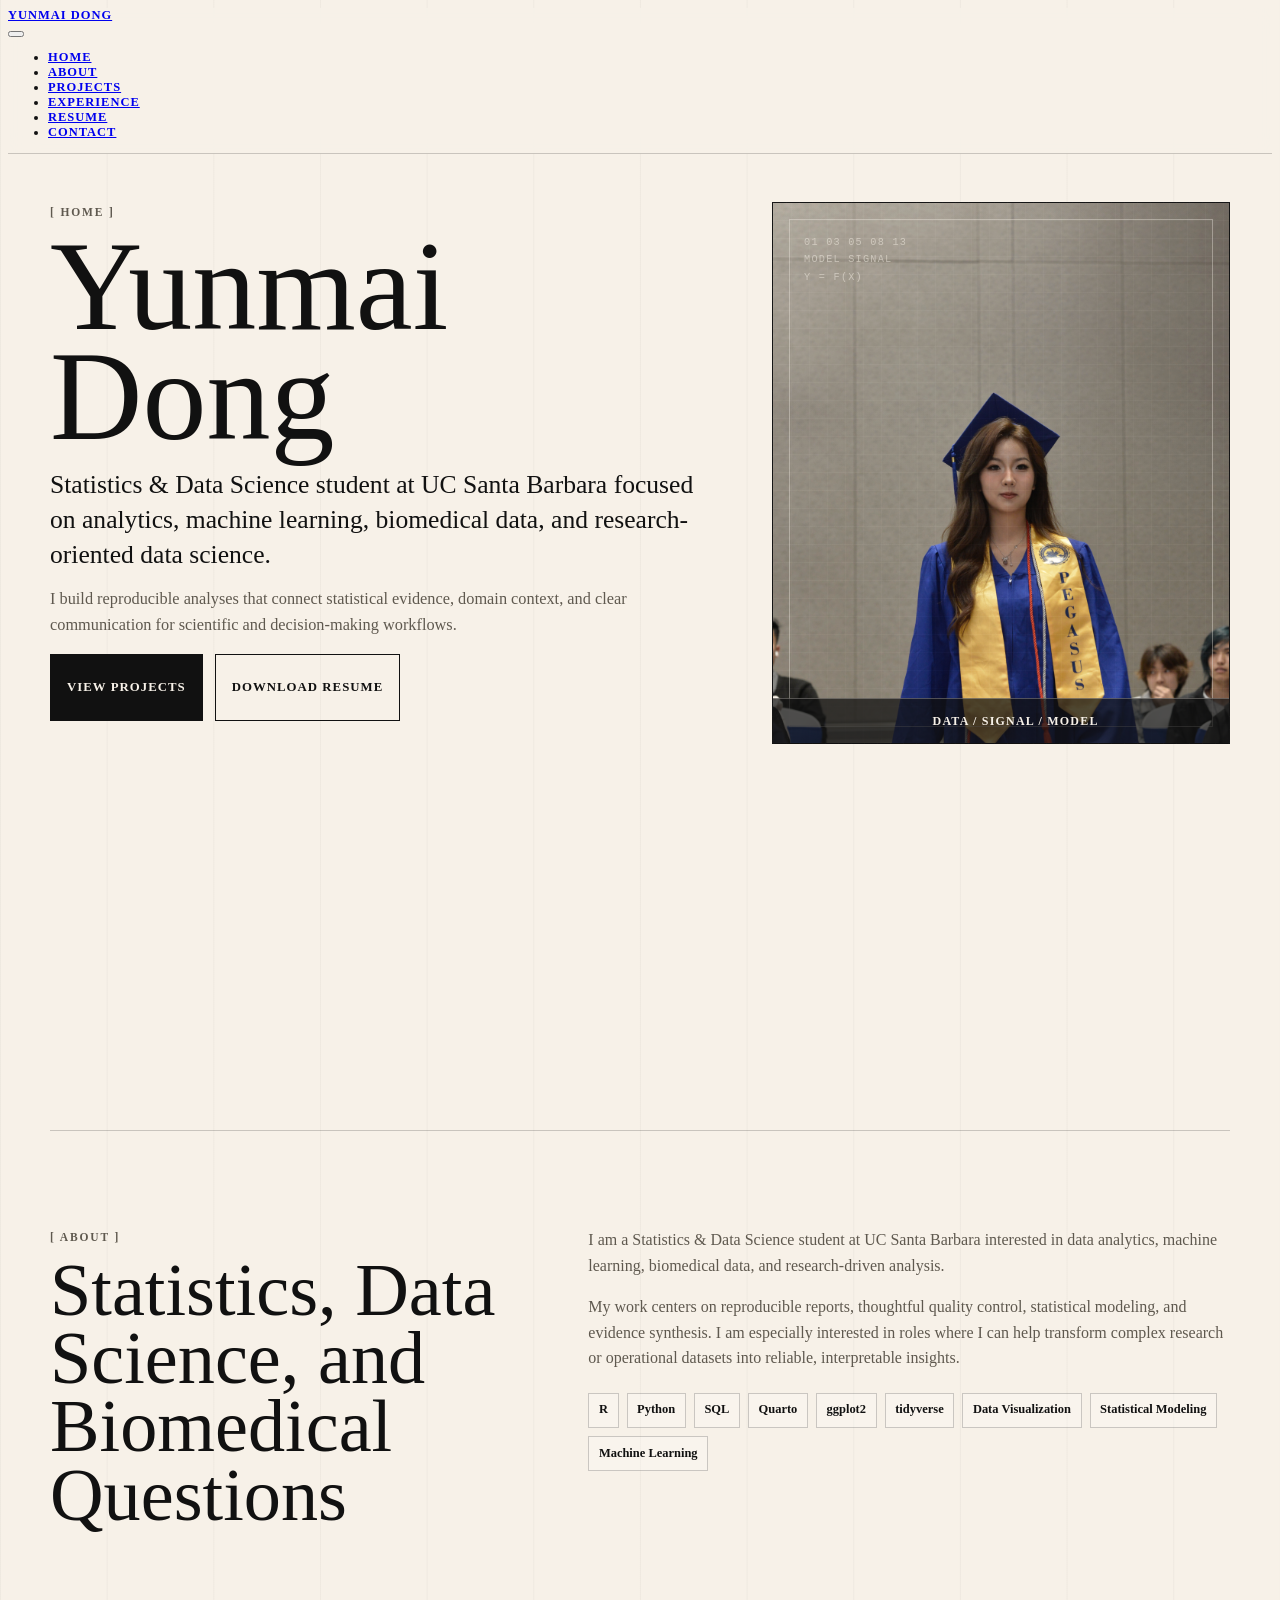
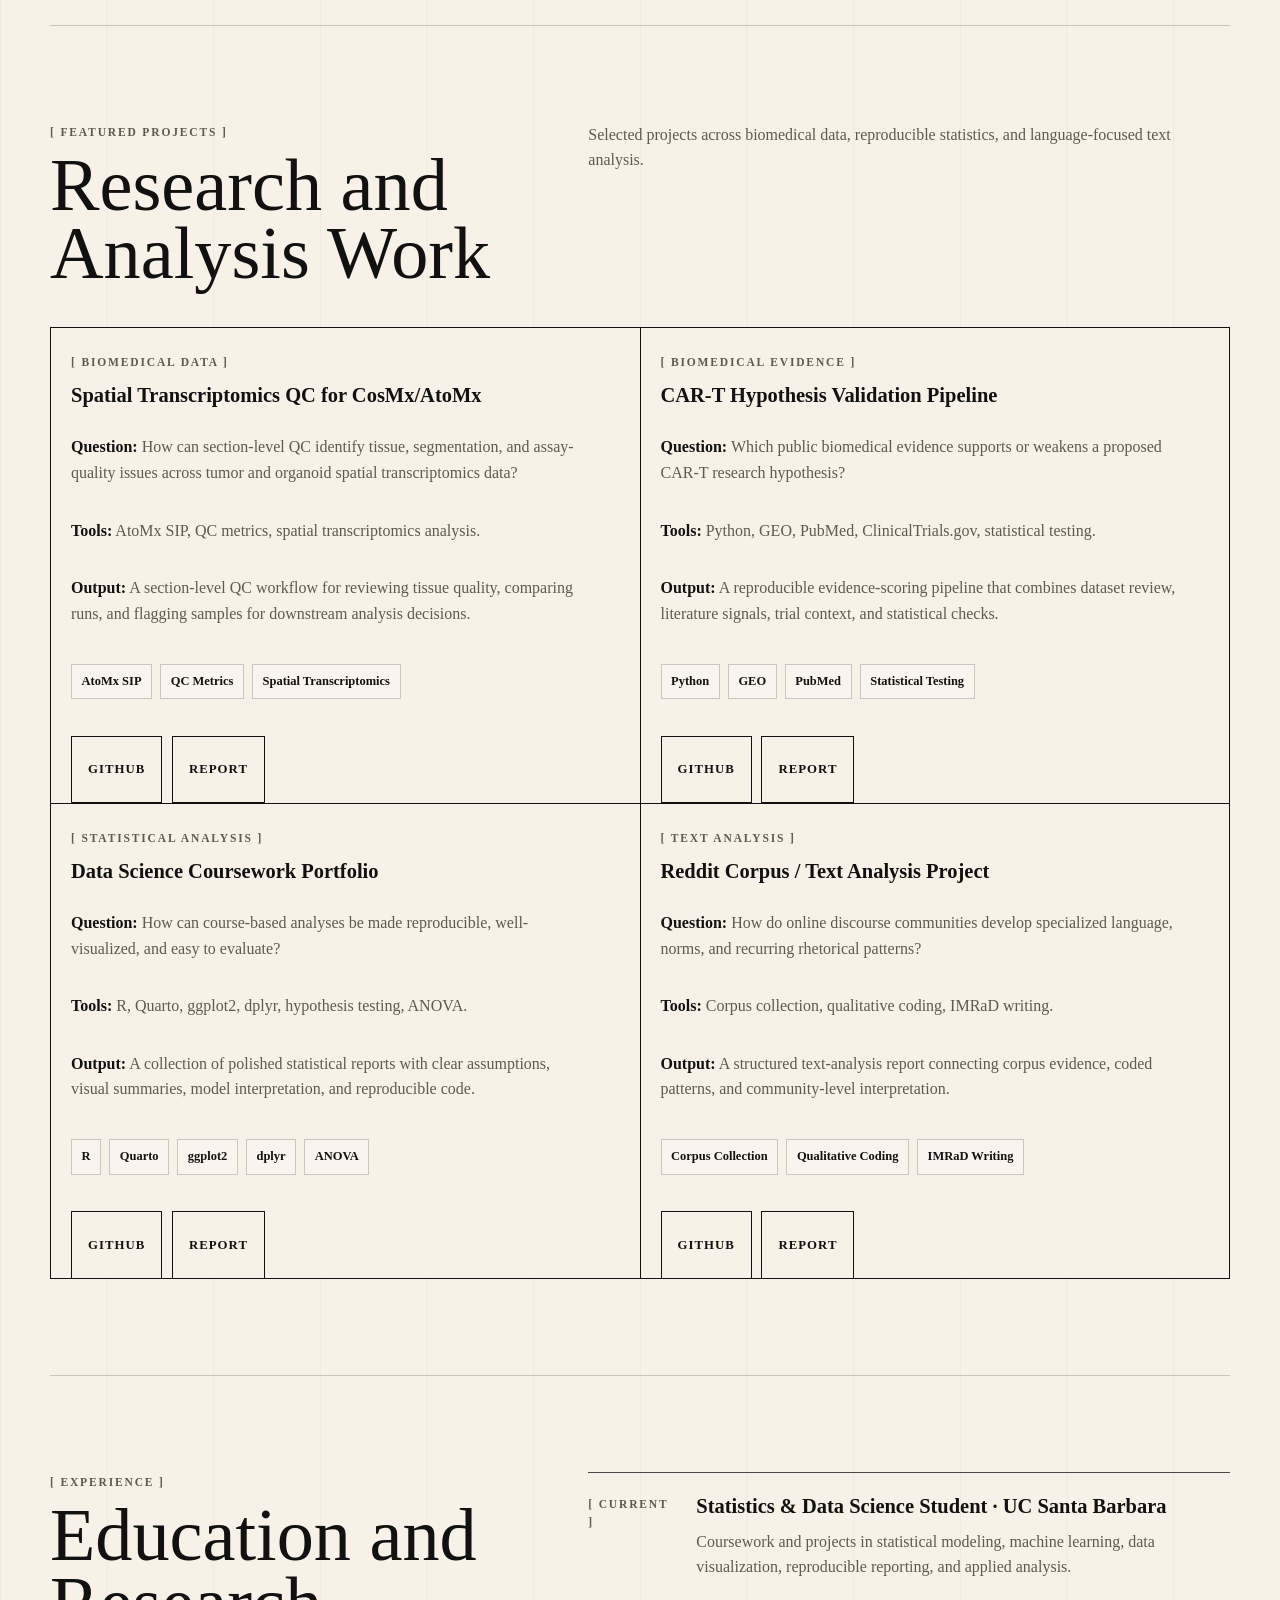
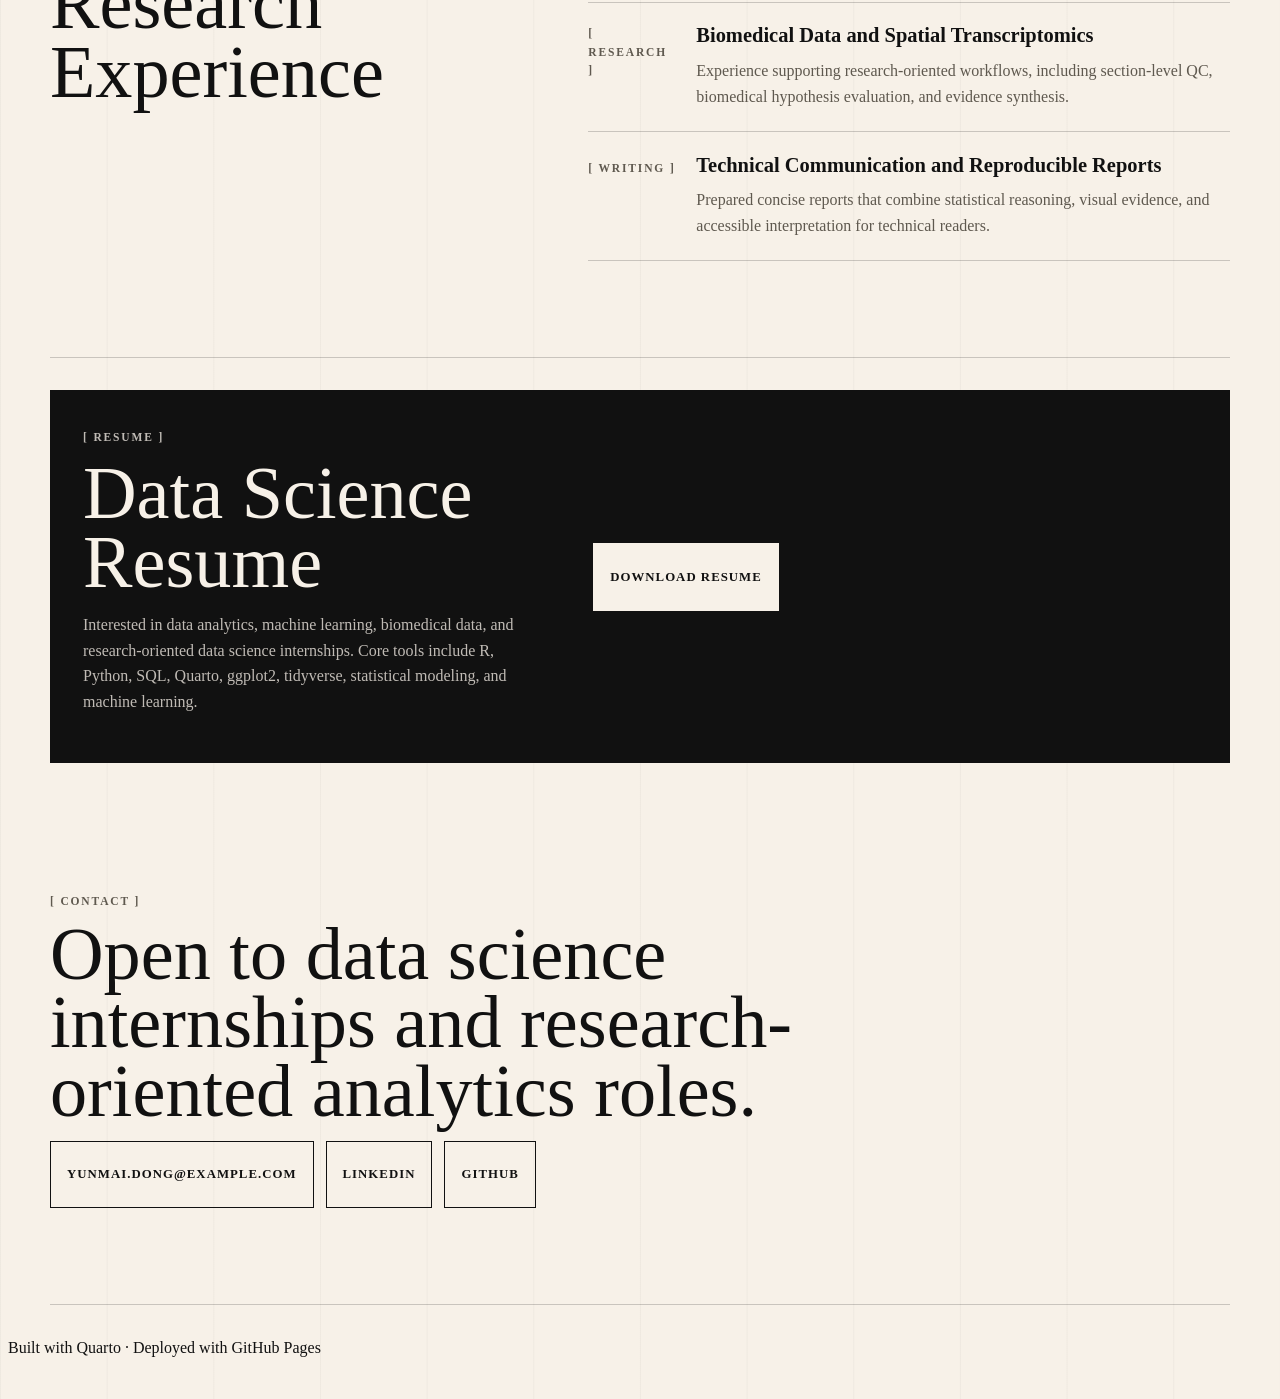
==== docs/index.html @ 8f9cd111 "Initial portfolio website" ====
<!DOCTYPE html>
<html xmlns="http://www.w3.org/1999/xhtml" lang="en" xml:lang="en"><head>

<meta charset="utf-8">
<meta name="generator" content="quarto-1.8.25">

<meta name="viewport" content="width=device-width, initial-scale=1.0, user-scalable=yes">


<title>Yunmai Dong</title>
<style>
code{white-space: pre-wrap;}
span.smallcaps{font-variant: small-caps;}
div.columns{display: flex; gap: min(4vw, 1.5em);}
div.column{flex: auto; overflow-x: auto;}
div.hanging-indent{margin-left: 1.5em; text-indent: -1.5em;}
ul.task-list{list-style: none;}
ul.task-list li input[type="checkbox"] {
  width: 0.8em;
  margin: 0 0.8em 0.2em -1em; /* quarto-specific, see https://github.com/quarto-dev/quarto-cli/issues/4556 */ 
  vertical-align: middle;
}
</style>


<script src="site_libs/quarto-nav/quarto-nav.js"></script>
<script src="site_libs/clipboard/clipboard.min.js"></script>
<script src="site_libs/quarto-search/autocomplete.umd.js"></script>
<script src="site_libs/quarto-search/fuse.min.js"></script>
<script src="site_libs/quarto-search/quarto-search.js"></script>
<meta name="quarto:offset" content="./">
<script src="site_libs/quarto-html/quarto.js" type="module"></script>
<script src="site_libs/quarto-html/tabsets/tabsets.js" type="module"></script>
<script src="site_libs/quarto-html/axe/axe-check.js" type="module"></script>
<script src="site_libs/quarto-html/popper.min.js"></script>
<script src="site_libs/quarto-html/tippy.umd.min.js"></script>
<link href="site_libs/quarto-html/tippy.css" rel="stylesheet">
<link href="site_libs/quarto-html/quarto-syntax-highlighting-7b89279ff1a6dce999919e0e67d4d9ec.css" rel="stylesheet" id="quarto-text-highlighting-styles">
<script src="site_libs/bootstrap/bootstrap.min.js"></script>
<link href="site_libs/bootstrap/bootstrap-icons.css" rel="stylesheet">
<link href="site_libs/bootstrap/bootstrap-5b4ad623e5705c0698d39aec6f10cf02.min.css" rel="stylesheet" append-hash="true" id="quarto-bootstrap" data-mode="light">
<script id="quarto-search-options" type="application/json">{
  "location": "navbar",
  "copy-button": false,
  "collapse-after": 3,
  "panel-placement": "end",
  "type": "overlay",
  "limit": 50,
  "keyboard-shortcut": [
    "f",
    "/",
    "s"
  ],
  "show-item-context": false,
  "language": {
    "search-no-results-text": "No results",
    "search-matching-documents-text": "matching documents",
    "search-copy-link-title": "Copy link to search",
    "search-hide-matches-text": "Hide additional matches",
    "search-more-match-text": "more match in this document",
    "search-more-matches-text": "more matches in this document",
    "search-clear-button-title": "Clear",
    "search-text-placeholder": "",
    "search-detached-cancel-button-title": "Cancel",
    "search-submit-button-title": "Submit",
    "search-label": "Search"
  }
}</script>
<style>html{ scroll-behavior: smooth; }</style>


<link rel="stylesheet" href="styles.css">
</head>

<body class="nav-fixed quarto-light">

<div id="quarto-search-results"></div>
  <header id="quarto-header" class="headroom fixed-top">
    <nav class="navbar navbar-expand-lg " data-bs-theme="dark">
      <div class="navbar-container container-fluid">
      <div class="navbar-brand-container mx-auto">
    <a href="./index.html" class="navbar-brand navbar-brand-logo">
    </a>
    <a class="navbar-brand" href="./index.html">
    <span class="navbar-title">Yunmai Dong</span>
    </a>
  </div>
            <div id="quarto-search" class="" title="Search"></div>
          <button class="navbar-toggler" type="button" data-bs-toggle="collapse" data-bs-target="#navbarCollapse" aria-controls="navbarCollapse" role="menu" aria-expanded="false" aria-label="Toggle navigation" onclick="if (window.quartoToggleHeadroom) { window.quartoToggleHeadroom(); }">
  <span class="navbar-toggler-icon"></span>
</button>
          <div class="collapse navbar-collapse" id="navbarCollapse">
            <ul class="navbar-nav navbar-nav-scroll me-auto">
  <li class="nav-item">
    <a class="nav-link" href="./#home"> 
<span class="menu-text">Home</span></a>
  </li>  
  <li class="nav-item">
    <a class="nav-link" href="./#about"> 
<span class="menu-text">About</span></a>
  </li>  
  <li class="nav-item">
    <a class="nav-link" href="./#projects"> 
<span class="menu-text">Projects</span></a>
  </li>  
  <li class="nav-item">
    <a class="nav-link" href="./#experience"> 
<span class="menu-text">Experience</span></a>
  </li>  
  <li class="nav-item">
    <a class="nav-link" href="./#resume"> 
<span class="menu-text">Resume</span></a>
  </li>  
  <li class="nav-item">
    <a class="nav-link" href="./#contact"> 
<span class="menu-text">Contact</span></a>
  </li>  
</ul>
          </div> <!-- /navcollapse -->
            <div class="quarto-navbar-tools">
</div>
      </div> <!-- /container-fluid -->
    </nav>
</header>
<!-- content -->
<div id="quarto-content" class="quarto-container page-columns page-rows-contents page-layout-full page-navbar">
<!-- sidebar -->
<!-- margin-sidebar -->
    
<!-- main -->
<main class="content column-page" id="quarto-document-content">

<header id="title-block-header" class="quarto-title-block default">
<div class="quarto-title">
<h1 class="title">Yunmai Dong</h1>
<p class="subtitle lead">Data Science Portfolio</p>
</div>



<div class="quarto-title-meta column-page">

    
  
    
  </div>
  


</header>


<div class="site-shell">
<div id="home" class="hero wire-section">
<div class="hero-copy">
<p><span class="section-label">Home</span></p>
<section id="yunmai-dong" class="level1">
<h1>Yunmai Dong</h1>
<p><span class="positioning">Statistics &amp; Data Science student at UC Santa Barbara focused on analytics, machine learning, biomedical data, and research-oriented data science.</span></p>
<p><span class="quick-summary">I build reproducible analyses that connect statistical evidence, domain context, and clear communication for scientific and decision-making workflows.</span></p>
<div class="button-row">
<p><a href="#projects" class="button-primary">View Projects</a> <a href="#resume" class="button-secondary">Download Resume</a></p>
</div>
</section>
</div>
<div class="portrait-wireframe" aria-label="Portrait of Yunmai Dong">
<p><img class="portrait-image" src="assets/profile.jpg" alt="Portrait of Yunmai Dong" onload="this.closest('.portrait-wireframe').classList.add('has-image');" onerror="this.classList.add('is-missing'); this.closest('.portrait-wireframe').classList.remove('has-image'); this.removeAttribute('src');"></p>
<div class="portrait-fallback" aria-hidden="true">
<p><span class="portrait-initials">YD</span></p>
</div>
<p><span class="portrait-caption">DATA / SIGNAL / MODEL</span></p>
</div>
</div>
<div id="about" class="wire-section split-section">
<div class="section-intro">
<p><span class="section-label">About</span></p>
<section id="statistics-data-science-and-biomedical-questions" class="level2">
<h2 data-anchor-id="statistics-data-science-and-biomedical-questions">Statistics, Data Science, and Biomedical Questions</h2>
</section>
</div>
<div class="section-body">
<p>I am a Statistics &amp; Data Science student at UC Santa Barbara interested in data analytics, machine learning, biomedical data, and research-driven analysis.</p>
<p>My work centers on reproducible reports, thoughtful quality control, statistical modeling, and evidence synthesis. I am especially interested in roles where I can help transform complex research or operational datasets into reliable, interpretable insights.</p>
<div class="tag-list" aria-label="Skill tags">
<p><span class="tag">R</span></p>
<p><span class="tag">Python</span></p>
<p><span class="tag">SQL</span></p>
<p><span class="tag">Quarto</span></p>
<p><span class="tag">ggplot2</span></p>
<p><span class="tag">tidyverse</span></p>
<p><span class="tag">Data Visualization</span></p>
<p><span class="tag">Statistical Modeling</span></p>
<p><span class="tag">Machine Learning</span></p>
</div>
</div>
</div>
<div id="projects" class="wire-section">
<div class="section-header">
<div>
<p><span class="section-label">Featured Projects</span></p>
<section id="research-and-analysis-work" class="level2">
<h2 data-anchor-id="research-and-analysis-work">Research and Analysis Work</h2>
</section>
</div>
<p>Selected projects across biomedical data, reproducible statistics, and language-focused text analysis.</p>
</div>
<div class="project-grid">
<div class="project-card">
<p><span class="card-label">Biomedical Data</span></p>
<section id="spatial-transcriptomics-qc-for-cosmxatomx" class="level3">
<h3 data-anchor-id="spatial-transcriptomics-qc-for-cosmxatomx">Spatial Transcriptomics QC for CosMx/AtoMx</h3>
<p><strong>Question:</strong> How can section-level QC identify tissue, segmentation, and assay-quality issues across tumor and organoid spatial transcriptomics data?</p>
<p><strong>Tools:</strong> AtoMx SIP, QC metrics, spatial transcriptomics analysis.</p>
<p><strong>Output:</strong> A section-level QC workflow for reviewing tissue quality, comparing runs, and flagging samples for downstream analysis decisions.</p>
<div class="metadata-row">
<p><span class="tag">AtoMx SIP</span></p>
<p><span class="tag">QC Metrics</span></p>
<p><span class="tag">Spatial Transcriptomics</span></p>
</div>
<p><a href="#">GitHub</a> <a href="#">Report</a></p>
</section>
</div>
<div class="project-card">
<p><span class="card-label">Biomedical Evidence</span></p>
<section id="car-t-hypothesis-validation-pipeline" class="level3">
<h3 data-anchor-id="car-t-hypothesis-validation-pipeline">CAR-T Hypothesis Validation Pipeline</h3>
<p><strong>Question:</strong> Which public biomedical evidence supports or weakens a proposed CAR-T research hypothesis?</p>
<p><strong>Tools:</strong> Python, GEO, PubMed, ClinicalTrials.gov, statistical testing.</p>
<p><strong>Output:</strong> A reproducible evidence-scoring pipeline that combines dataset review, literature signals, trial context, and statistical checks.</p>
<div class="metadata-row">
<p><span class="tag">Python</span></p>
<p><span class="tag">GEO</span></p>
<p><span class="tag">PubMed</span></p>
<p><span class="tag">Statistical Testing</span></p>
</div>
<p><a href="#">GitHub</a> <a href="#">Report</a></p>
</section>
</div>
<div class="project-card">
<p><span class="card-label">Statistical Analysis</span></p>
<section id="data-science-coursework-portfolio" class="level3">
<h3 data-anchor-id="data-science-coursework-portfolio">Data Science Coursework Portfolio</h3>
<p><strong>Question:</strong> How can course-based analyses be made reproducible, well-visualized, and easy to evaluate?</p>
<p><strong>Tools:</strong> R, Quarto, ggplot2, dplyr, hypothesis testing, ANOVA.</p>
<p><strong>Output:</strong> A collection of polished statistical reports with clear assumptions, visual summaries, model interpretation, and reproducible code.</p>
<div class="metadata-row">
<p><span class="tag">R</span></p>
<p><span class="tag">Quarto</span></p>
<p><span class="tag">ggplot2</span></p>
<p><span class="tag">dplyr</span></p>
<p><span class="tag">ANOVA</span></p>
</div>
<p><a href="#">GitHub</a> <a href="#">Report</a></p>
</section>
</div>
<div class="project-card optional-card">
<p><span class="card-label">Text Analysis</span></p>
<section id="reddit-corpus-text-analysis-project" class="level3">
<h3 data-anchor-id="reddit-corpus-text-analysis-project">Reddit Corpus / Text Analysis Project</h3>
<p><strong>Question:</strong> How do online discourse communities develop specialized language, norms, and recurring rhetorical patterns?</p>
<p><strong>Tools:</strong> Corpus collection, qualitative coding, IMRaD writing.</p>
<p><strong>Output:</strong> A structured text-analysis report connecting corpus evidence, coded patterns, and community-level interpretation.</p>
<div class="metadata-row">
<p><span class="tag">Corpus Collection</span></p>
<p><span class="tag">Qualitative Coding</span></p>
<p><span class="tag">IMRaD Writing</span></p>
</div>
<p><a href="#">GitHub</a> <a href="#">Report</a></p>
</section>
</div>
</div>
</div>
<div id="experience" class="wire-section split-section">
<div class="section-intro">
<p><span class="section-label">Experience</span></p>
<section id="education-and-research-experience" class="level2">
<h2 data-anchor-id="education-and-research-experience">Education and Research Experience</h2>
</section>
</div>
<div class="timeline">
<div class="timeline-item">
<p><span class="timeframe">Current</span></p>
<section id="statistics-data-science-student-uc-santa-barbara" class="level3">
<h3 data-anchor-id="statistics-data-science-student-uc-santa-barbara">Statistics &amp; Data Science Student · UC Santa Barbara</h3>
<p>Coursework and projects in statistical modeling, machine learning, data visualization, reproducible reporting, and applied analysis.</p>
</section>
</div>
<div class="timeline-item">
<p><span class="timeframe">Research</span></p>
<section id="biomedical-data-and-spatial-transcriptomics" class="level3">
<h3 data-anchor-id="biomedical-data-and-spatial-transcriptomics">Biomedical Data and Spatial Transcriptomics</h3>
<p>Experience supporting research-oriented workflows, including section-level QC, biomedical hypothesis evaluation, and evidence synthesis.</p>
</section>
</div>
<div class="timeline-item">
<p><span class="timeframe">Writing</span></p>
<section id="technical-communication-and-reproducible-reports" class="level3">
<h3 data-anchor-id="technical-communication-and-reproducible-reports">Technical Communication and Reproducible Reports</h3>
<p>Prepared concise reports that combine statistical reasoning, visual evidence, and accessible interpretation for technical readers.</p>
</section>
</div>
</div>
</div>
<div id="resume" class="wire-section resume-band">
<div>
<p><span class="section-label">Resume</span></p>
<section id="data-science-resume" class="level2">
<h2 data-anchor-id="data-science-resume">Data Science Resume</h2>
<p>Interested in data analytics, machine learning, biomedical data, and research-oriented data science internships. Core tools include R, Python, SQL, Quarto, ggplot2, tidyverse, statistical modeling, and machine learning.</p>
</section>
</div>
<p><a href="assets/resume.pdf" class="button-primary">Download Resume</a></p>
</div>
<div id="contact" class="wire-section contact-section">
<p><span class="section-label">Contact</span></p>
<section id="open-to-data-science-internships-and-research-oriented-analytics-roles." class="level2">
<h2 data-anchor-id="open-to-data-science-internships-and-research-oriented-analytics-roles.">Open to data science internships and research-oriented analytics roles.</h2>
<div class="contact-links">
<p><a href="mailto:yunmai.dong@example.com">yunmai.dong@example.com</a> <a href="https://www.linkedin.com/in/yunmai-dong/">LinkedIn</a> <a href="https://github.com/yunmai-dong">GitHub</a></p>
</div>
</section>
</div>
</div>



</main> <!-- /main -->
<script id="quarto-html-after-body" type="application/javascript">
  window.document.addEventListener("DOMContentLoaded", function (event) {
    const isCodeAnnotation = (el) => {
      for (const clz of el.classList) {
        if (clz.startsWith('code-annotation-')) {                     
          return true;
        }
      }
      return false;
    }
    const onCopySuccess = function(e) {
      // button target
      const button = e.trigger;
      // don't keep focus
      button.blur();
      // flash "checked"
      button.classList.add('code-copy-button-checked');
      var currentTitle = button.getAttribute("title");
      button.setAttribute("title", "Copied!");
      let tooltip;
      if (window.bootstrap) {
        button.setAttribute("data-bs-toggle", "tooltip");
        button.setAttribute("data-bs-placement", "left");
        button.setAttribute("data-bs-title", "Copied!");
        tooltip = new bootstrap.Tooltip(button, 
          { trigger: "manual", 
            customClass: "code-copy-button-tooltip",
            offset: [0, -8]});
        tooltip.show();    
      }
      setTimeout(function() {
        if (tooltip) {
          tooltip.hide();
          button.removeAttribute("data-bs-title");
          button.removeAttribute("data-bs-toggle");
          button.removeAttribute("data-bs-placement");
        }
        button.setAttribute("title", currentTitle);
        button.classList.remove('code-copy-button-checked');
      }, 1000);
      // clear code selection
      e.clearSelection();
    }
    const getTextToCopy = function(trigger) {
      const outerScaffold = trigger.parentElement.cloneNode(true);
      const codeEl = outerScaffold.querySelector('code');
      for (const childEl of codeEl.children) {
        if (isCodeAnnotation(childEl)) {
          childEl.remove();
        }
      }
      return codeEl.innerText;
    }
    const clipboard = new window.ClipboardJS('.code-copy-button:not([data-in-quarto-modal])', {
      text: getTextToCopy
    });
    clipboard.on('success', onCopySuccess);
    if (window.document.getElementById('quarto-embedded-source-code-modal')) {
      const clipboardModal = new window.ClipboardJS('.code-copy-button[data-in-quarto-modal]', {
        text: getTextToCopy,
        container: window.document.getElementById('quarto-embedded-source-code-modal')
      });
      clipboardModal.on('success', onCopySuccess);
    }
      var localhostRegex = new RegExp(/^(?:http|https):\/\/localhost\:?[0-9]*\//);
      var mailtoRegex = new RegExp(/^mailto:/);
        var filterRegex = new RegExp("https:\/\/your-github-username\.github\.io\/your-repo-name");
      var isInternal = (href) => {
          return filterRegex.test(href) || localhostRegex.test(href) || mailtoRegex.test(href);
      }
      // Inspect non-navigation links and adorn them if external
     var links = window.document.querySelectorAll('a[href]:not(.nav-link):not(.navbar-brand):not(.toc-action):not(.sidebar-link):not(.sidebar-item-toggle):not(.pagination-link):not(.no-external):not([aria-hidden]):not(.dropdown-item):not(.quarto-navigation-tool):not(.about-link)');
      for (var i=0; i<links.length; i++) {
        const link = links[i];
        if (!isInternal(link.href)) {
          // undo the damage that might have been done by quarto-nav.js in the case of
          // links that we want to consider external
          if (link.dataset.originalHref !== undefined) {
            link.href = link.dataset.originalHref;
          }
            // target, if specified
            link.setAttribute("target", "_blank");
            if (link.getAttribute("rel") === null) {
              link.setAttribute("rel", "noopener");
            }
        }
      }
    function tippyHover(el, contentFn, onTriggerFn, onUntriggerFn) {
      const config = {
        allowHTML: true,
        maxWidth: 500,
        delay: 100,
        arrow: false,
        appendTo: function(el) {
            return el.parentElement;
        },
        interactive: true,
        interactiveBorder: 10,
        theme: 'quarto',
        placement: 'bottom-start',
      };
      if (contentFn) {
        config.content = contentFn;
      }
      if (onTriggerFn) {
        config.onTrigger = onTriggerFn;
      }
      if (onUntriggerFn) {
        config.onUntrigger = onUntriggerFn;
      }
      window.tippy(el, config); 
    }
    const noterefs = window.document.querySelectorAll('a[role="doc-noteref"]');
    for (var i=0; i<noterefs.length; i++) {
      const ref = noterefs[i];
      tippyHover(ref, function() {
        // use id or data attribute instead here
        let href = ref.getAttribute('data-footnote-href') || ref.getAttribute('href');
        try { href = new URL(href).hash; } catch {}
        const id = href.replace(/^#\/?/, "");
        const note = window.document.getElementById(id);
        if (note) {
          return note.innerHTML;
        } else {
          return "";
        }
      });
    }
    const xrefs = window.document.querySelectorAll('a.quarto-xref');
    const processXRef = (id, note) => {
      // Strip column container classes
      const stripColumnClz = (el) => {
        el.classList.remove("page-full", "page-columns");
        if (el.children) {
          for (const child of el.children) {
            stripColumnClz(child);
          }
        }
      }
      stripColumnClz(note)
      if (id === null || id.startsWith('sec-')) {
        // Special case sections, only their first couple elements
        const container = document.createElement("div");
        if (note.children && note.children.length > 2) {
          container.appendChild(note.children[0].cloneNode(true));
          for (let i = 1; i < note.children.length; i++) {
            const child = note.children[i];
            if (child.tagName === "P" && child.innerText === "") {
              continue;
            } else {
              container.appendChild(child.cloneNode(true));
              break;
            }
          }
          if (window.Quarto?.typesetMath) {
            window.Quarto.typesetMath(container);
          }
          return container.innerHTML
        } else {
          if (window.Quarto?.typesetMath) {
            window.Quarto.typesetMath(note);
          }
          return note.innerHTML;
        }
      } else {
        // Remove any anchor links if they are present
        const anchorLink = note.querySelector('a.anchorjs-link');
        if (anchorLink) {
          anchorLink.remove();
        }
        if (window.Quarto?.typesetMath) {
          window.Quarto.typesetMath(note);
        }
        if (note.classList.contains("callout")) {
          return note.outerHTML;
        } else {
          return note.innerHTML;
        }
      }
    }
    for (var i=0; i<xrefs.length; i++) {
      const xref = xrefs[i];
      tippyHover(xref, undefined, function(instance) {
        instance.disable();
        let url = xref.getAttribute('href');
        let hash = undefined; 
        if (url.startsWith('#')) {
          hash = url;
        } else {
          try { hash = new URL(url).hash; } catch {}
        }
        if (hash) {
          const id = hash.replace(/^#\/?/, "");
          const note = window.document.getElementById(id);
          if (note !== null) {
            try {
              const html = processXRef(id, note.cloneNode(true));
              instance.setContent(html);
            } finally {
              instance.enable();
              instance.show();
            }
          } else {
            // See if we can fetch this
            fetch(url.split('#')[0])
            .then(res => res.text())
            .then(html => {
              const parser = new DOMParser();
              const htmlDoc = parser.parseFromString(html, "text/html");
              const note = htmlDoc.getElementById(id);
              if (note !== null) {
                const html = processXRef(id, note);
                instance.setContent(html);
              } 
            }).finally(() => {
              instance.enable();
              instance.show();
            });
          }
        } else {
          // See if we can fetch a full url (with no hash to target)
          // This is a special case and we should probably do some content thinning / targeting
          fetch(url)
          .then(res => res.text())
          .then(html => {
            const parser = new DOMParser();
            const htmlDoc = parser.parseFromString(html, "text/html");
            const note = htmlDoc.querySelector('main.content');
            if (note !== null) {
              // This should only happen for chapter cross references
              // (since there is no id in the URL)
              // remove the first header
              if (note.children.length > 0 && note.children[0].tagName === "HEADER") {
                note.children[0].remove();
              }
              const html = processXRef(null, note);
              instance.setContent(html);
            } 
          }).finally(() => {
            instance.enable();
            instance.show();
          });
        }
      }, function(instance) {
      });
    }
        let selectedAnnoteEl;
        const selectorForAnnotation = ( cell, annotation) => {
          let cellAttr = 'data-code-cell="' + cell + '"';
          let lineAttr = 'data-code-annotation="' +  annotation + '"';
          const selector = 'span[' + cellAttr + '][' + lineAttr + ']';
          return selector;
        }
        const selectCodeLines = (annoteEl) => {
          const doc = window.document;
          const targetCell = annoteEl.getAttribute("data-target-cell");
          const targetAnnotation = annoteEl.getAttribute("data-target-annotation");
          const annoteSpan = window.document.querySelector(selectorForAnnotation(targetCell, targetAnnotation));
          const lines = annoteSpan.getAttribute("data-code-lines").split(",");
          const lineIds = lines.map((line) => {
            return targetCell + "-" + line;
          })
          let top = null;
          let height = null;
          let parent = null;
          if (lineIds.length > 0) {
              //compute the position of the single el (top and bottom and make a div)
              const el = window.document.getElementById(lineIds[0]);
              top = el.offsetTop;
              height = el.offsetHeight;
              parent = el.parentElement.parentElement;
            if (lineIds.length > 1) {
              const lastEl = window.document.getElementById(lineIds[lineIds.length - 1]);
              const bottom = lastEl.offsetTop + lastEl.offsetHeight;
              height = bottom - top;
            }
            if (top !== null && height !== null && parent !== null) {
              // cook up a div (if necessary) and position it 
              let div = window.document.getElementById("code-annotation-line-highlight");
              if (div === null) {
                div = window.document.createElement("div");
                div.setAttribute("id", "code-annotation-line-highlight");
                div.style.position = 'absolute';
                parent.appendChild(div);
              }
              div.style.top = top - 2 + "px";
              div.style.height = height + 4 + "px";
              div.style.left = 0;
              let gutterDiv = window.document.getElementById("code-annotation-line-highlight-gutter");
              if (gutterDiv === null) {
                gutterDiv = window.document.createElement("div");
                gutterDiv.setAttribute("id", "code-annotation-line-highlight-gutter");
                gutterDiv.style.position = 'absolute';
                const codeCell = window.document.getElementById(targetCell);
                const gutter = codeCell.querySelector('.code-annotation-gutter');
                gutter.appendChild(gutterDiv);
              }
              gutterDiv.style.top = top - 2 + "px";
              gutterDiv.style.height = height + 4 + "px";
            }
            selectedAnnoteEl = annoteEl;
          }
        };
        const unselectCodeLines = () => {
          const elementsIds = ["code-annotation-line-highlight", "code-annotation-line-highlight-gutter"];
          elementsIds.forEach((elId) => {
            const div = window.document.getElementById(elId);
            if (div) {
              div.remove();
            }
          });
          selectedAnnoteEl = undefined;
        };
          // Handle positioning of the toggle
      window.addEventListener(
        "resize",
        throttle(() => {
          elRect = undefined;
          if (selectedAnnoteEl) {
            selectCodeLines(selectedAnnoteEl);
          }
        }, 10)
      );
      function throttle(fn, ms) {
      let throttle = false;
      let timer;
        return (...args) => {
          if(!throttle) { // first call gets through
              fn.apply(this, args);
              throttle = true;
          } else { // all the others get throttled
              if(timer) clearTimeout(timer); // cancel #2
              timer = setTimeout(() => {
                fn.apply(this, args);
                timer = throttle = false;
              }, ms);
          }
        };
      }
        // Attach click handler to the DT
        const annoteDls = window.document.querySelectorAll('dt[data-target-cell]');
        for (const annoteDlNode of annoteDls) {
          annoteDlNode.addEventListener('click', (event) => {
            const clickedEl = event.target;
            if (clickedEl !== selectedAnnoteEl) {
              unselectCodeLines();
              const activeEl = window.document.querySelector('dt[data-target-cell].code-annotation-active');
              if (activeEl) {
                activeEl.classList.remove('code-annotation-active');
              }
              selectCodeLines(clickedEl);
              clickedEl.classList.add('code-annotation-active');
            } else {
              // Unselect the line
              unselectCodeLines();
              clickedEl.classList.remove('code-annotation-active');
            }
          });
        }
    const findCites = (el) => {
      const parentEl = el.parentElement;
      if (parentEl) {
        const cites = parentEl.dataset.cites;
        if (cites) {
          return {
            el,
            cites: cites.split(' ')
          };
        } else {
          return findCites(el.parentElement)
        }
      } else {
        return undefined;
      }
    };
    var bibliorefs = window.document.querySelectorAll('a[role="doc-biblioref"]');
    for (var i=0; i<bibliorefs.length; i++) {
      const ref = bibliorefs[i];
      const citeInfo = findCites(ref);
      if (citeInfo) {
        tippyHover(citeInfo.el, function() {
          var popup = window.document.createElement('div');
          citeInfo.cites.forEach(function(cite) {
            var citeDiv = window.document.createElement('div');
            citeDiv.classList.add('hanging-indent');
            citeDiv.classList.add('csl-entry');
            var biblioDiv = window.document.getElementById('ref-' + cite);
            if (biblioDiv) {
              citeDiv.innerHTML = biblioDiv.innerHTML;
            }
            popup.appendChild(citeDiv);
          });
          return popup.innerHTML;
        });
      }
    }
  });
  </script>
</div> <!-- /content -->
<footer class="footer">
  <div class="nav-footer">
    <div class="nav-footer-left">
      &nbsp;
    </div>   
    <div class="nav-footer-center">
<p>Built with Quarto · Deployed with GitHub Pages</p>
</div>
    <div class="nav-footer-right">
      &nbsp;
    </div>
  </div>
</footer>




<script src="site_libs/quarto-html/zenscroll-min.js"></script>
</body></html>
---- docs/styles.css ----
:root {
  --ink: #111111;
  --paper: #f7f1e8;
  --paper-deep: #e8dece;
  --paper-soft: #fbf8f1;
  --muted: #5f594f;
  --line: rgba(17, 17, 17, 0.2);
  --line-strong: rgba(17, 17, 17, 0.74);
  --accent: #a63423;
  --max-width: 1180px;
}

html {
  scroll-behavior: smooth;
}

body {
  background:
    linear-gradient(90deg, rgba(17, 17, 17, 0.035) 1px, transparent 1px) 0 0 / calc(100% / 12) 100%,
    var(--paper);
  color: var(--ink);
  text-rendering: optimizeLegibility;
}

#title-block-header {
  display: none;
}

.navbar {
  backdrop-filter: blur(14px);
  background: rgba(247, 241, 232, 0.9);
  border-bottom: 1px solid var(--line);
  font-size: 0.78rem;
  letter-spacing: 0.08em;
  text-transform: uppercase;
}

.navbar-title,
.nav-link {
  font-weight: 800;
}

.nav-link {
  position: relative;
}

.nav-link::after {
  position: absolute;
  right: 0.5rem;
  bottom: 0.35rem;
  left: 0.5rem;
  height: 1px;
  background: var(--ink);
  content: "";
  opacity: 0;
  transform: scaleX(0.4);
  transition: opacity 160ms ease, transform 160ms ease;
}

.nav-link:hover::after {
  opacity: 1;
  transform: scaleX(1);
}

.site-shell {
  max-width: var(--max-width);
  margin: 0 auto;
  padding: 0 1.4rem;
}

.wire-section {
  padding: 6rem 0;
  border-bottom: 1px solid var(--line);
}

.hero {
  display: grid;
  min-height: calc(100vh - 68px);
  grid-template-columns: minmax(0, 1.18fr) minmax(300px, 0.82fr);
  gap: clamp(2rem, 5vw, 5rem);
  align-items: start;
  padding-top: 3rem;
}

.split-section,
.section-header,
.resume-band {
  display: grid;
  grid-template-columns: minmax(0, 0.85fr) minmax(280px, 1.15fr);
  gap: clamp(2rem, 5vw, 5rem);
  align-items: start;
}

.section-label,
.card-label,
.timeframe {
  display: inline-block;
  margin: 0 0 0.8rem;
  color: var(--muted);
  font-size: 0.72rem;
  font-weight: 800;
  letter-spacing: 0.16em;
  text-transform: uppercase;
}

.section-label::before,
.card-label::before,
.timeframe::before {
  content: "[ ";
}

.section-label::after,
.card-label::after,
.timeframe::after {
  content: " ]";
}

h1,
h2,
h3,
p {
  letter-spacing: 0;
}

h1 {
  margin: 0;
  font-family: Georgia, "Times New Roman", serif;
  font-size: clamp(4.4rem, 10vw, 8rem);
  line-height: 0.86;
  font-weight: 500;
  max-width: 800px;
}

h2 {
  margin: 0;
  font-family: Georgia, "Times New Roman", serif;
  font-size: clamp(2.55rem, 5.8vw, 5.4rem);
  line-height: 0.92;
  font-weight: 500;
}

h3 {
  margin: 0 0 0.65rem;
  font-size: clamp(1.1rem, 1.6vw, 1.35rem);
  font-weight: 800;
  line-height: 1.15;
}

.hero-copy p,
.hero-copy section,
.section-intro > p,
.section-header > div > p,
.project-card > p:first-child,
.timeline-item > p:first-child,
.resume-band > div > p:first-child,
.contact-section > p:first-child {
  margin: 0;
}

.positioning {
  display: inline-block;
  max-width: 760px;
  margin: 1.1rem 0 0;
  color: var(--ink);
  font-size: clamp(1.28rem, 2vw, 1.72rem);
  line-height: 1.35;
}

.quick-summary,
.section-body,
.section-header > p,
.resume-band p,
.timeline-item p,
.project-card p {
  color: var(--muted);
  line-height: 1.6;
}

.quick-summary {
  display: inline-block;
  max-width: 620px;
  margin-top: 0.85rem;
  font-size: 1.02rem;
}

.button-row,
.contact-links {
  margin-top: 1rem;
}

.button-row p,
.contact-links p {
  display: flex;
  flex-wrap: wrap;
  gap: 0.75rem;
  margin: 0;
}

.button-primary,
.button-secondary,
.project-card a,
.contact-links a {
  display: inline-flex;
  min-height: 2.65rem;
  align-items: center;
  justify-content: center;
  border: 1px solid var(--ink);
  padding: 0.72rem 1rem;
  color: var(--ink);
  font-size: 0.8rem;
  font-weight: 800;
  letter-spacing: 0.08em;
  text-decoration: none;
  text-transform: uppercase;
  transition: background 160ms ease, border-color 160ms ease, color 160ms ease, transform 160ms ease;
}

.button-primary,
.button-secondary:hover,
.project-card a:hover,
.contact-links a:hover {
  background: var(--ink);
  color: var(--paper);
}

.button-primary:hover {
  background: var(--accent);
  border-color: var(--accent);
  color: #ffffff;
  transform: translateY(-1px);
}

.button-secondary:hover,
.project-card a:hover,
.contact-links a:hover {
  transform: translateY(-1px);
}

.portrait-wireframe {
  position: relative;
  display: grid;
  min-height: 540px;
  place-items: center;
  overflow: hidden;
  border: 1px solid var(--line-strong);
  background:
    linear-gradient(120deg, rgba(17, 17, 17, 0.2), transparent 38%),
    repeating-linear-gradient(0deg, rgba(247, 241, 232, 0.08) 0 1px, transparent 1px 13px),
    repeating-linear-gradient(90deg, rgba(247, 241, 232, 0.08) 0 1px, transparent 1px 13px),
    #111111;
  box-shadow: inset 0 0 0 12px rgba(247, 241, 232, 0.035);
  color: var(--paper);
  text-align: center;
  isolation: isolate;
  transition: border-color 180ms ease, box-shadow 180ms ease, transform 180ms ease;
}

.portrait-wireframe::before {
  position: absolute;
  inset: 0;
  z-index: 2;
  background:
    linear-gradient(180deg, rgba(17, 17, 17, 0.02), rgba(17, 17, 17, 0.08)),
    repeating-linear-gradient(0deg, rgba(247, 241, 232, 0.16) 0 1px, transparent 1px 18px),
    repeating-linear-gradient(90deg, rgba(247, 241, 232, 0.12) 0 1px, transparent 1px 18px);
  content: "";
  mix-blend-mode: soft-light;
  opacity: 0.58;
  pointer-events: none;
  transition: opacity 180ms ease;
}

.portrait-wireframe::after {
  position: absolute;
  inset: 1rem;
  z-index: 3;
  border: 1px solid rgba(247, 241, 232, 0.36);
  color: rgba(247, 241, 232, 0.5);
  content: "01 03 05 08 13\A model signal\A y = f(x)";
  font-family: "SFMono-Regular", Consolas, "Liberation Mono", monospace;
  font-size: clamp(0.56rem, 0.8vw, 0.72rem);
  letter-spacing: 0.12em;
  line-height: 1.75;
  padding: 0.85rem;
  text-align: left;
  text-transform: uppercase;
  white-space: pre-wrap;
  pointer-events: none;
  transition: color 180ms ease, border-color 180ms ease;
}

.portrait-wireframe:hover {
  border-color: var(--ink);
  box-shadow:
    inset 0 0 0 12px rgba(247, 241, 232, 0.035),
    0 12px 32px rgba(17, 17, 17, 0.14);
  transform: translateY(-2px);
}

.portrait-wireframe:hover::before {
  opacity: 0.75;
}

.portrait-wireframe:hover::after {
  border-color: rgba(247, 241, 232, 0.48);
  color: rgba(247, 241, 232, 0.7);
}

.portrait-image {
  position: absolute;
  inset: 0;
  z-index: 1;
  width: 100%;
  height: 100%;
  object-fit: cover;
  object-position: 50% 34%;
  filter: contrast(0.96) saturate(0.88) sepia(0.08);
  transform: scale(1.01);
  transition: filter 180ms ease, transform 180ms ease;
}

.portrait-wireframe:hover .portrait-image {
  filter: contrast(1.02) saturate(0.95) sepia(0.03);
  transform: scale(1.035);
}

.portrait-image.is-missing {
  display: none;
}

.portrait-fallback {
  position: absolute;
  inset: 0;
  z-index: 1;
  display: grid;
  place-items: center;
  background:
    radial-gradient(circle at 50% 38%, rgba(247, 241, 232, 0.16) 0 9%, transparent 9.5%),
    linear-gradient(120deg, rgba(17, 17, 17, 0.2), transparent 38%),
    repeating-linear-gradient(0deg, rgba(247, 241, 232, 0.08) 0 1px, transparent 1px 13px),
    repeating-linear-gradient(90deg, rgba(247, 241, 232, 0.08) 0 1px, transparent 1px 13px),
    #111111;
}

.portrait-wireframe.has-image .portrait-fallback {
  opacity: 0;
}

.portrait-initials {
  display: block;
  font-family: Georgia, "Times New Roman", serif;
  font-size: clamp(6.5rem, 16vw, 12rem);
  line-height: 1;
  mix-blend-mode: difference;
  position: relative;
  text-shadow: 0 1px 0 rgba(247, 241, 232, 0.16);
}

.portrait-caption {
  position: absolute;
  right: 0;
  bottom: 0;
  left: 0;
  z-index: 4;
  display: block;
  align-self: end;
  width: 100%;
  margin: 0;
  border-top: 1px solid rgba(247, 241, 232, 0.28);
  padding: 0.9rem;
  background: rgba(17, 17, 17, 0.72);
  color: var(--paper);
  font-size: 0.75rem;
  font-weight: 800;
  letter-spacing: 0.1em;
  text-transform: uppercase;
}

.section-body p:first-child,
.section-header p {
  margin-top: 0;
}

.tag-list,
.metadata-row {
  display: flex;
  flex-wrap: wrap;
  gap: 0.5rem;
  margin-top: 1.35rem;
}

.tag-list p,
.metadata-row p {
  margin: 0;
}

.tag-list .tag,
.metadata-row .tag {
  display: inline-block;
  border: 1px solid var(--line);
  padding: 0.42rem 0.6rem;
  background: rgba(255, 255, 255, 0.22);
  color: var(--ink);
  font-size: 0.78rem;
  font-weight: 700;
}

.project-grid {
  display: grid;
  grid-template-columns: repeat(2, minmax(0, 1fr));
  gap: 1px;
  margin-top: 2.5rem;
  border: 1px solid var(--ink);
  background: var(--ink);
}

.project-card {
  display: flex;
  min-height: 300px;
  flex-direction: column;
  padding: 1.25rem;
  background: var(--paper);
  transition: background 160ms ease, color 160ms ease;
}

.project-card:hover {
  background: var(--paper-soft);
}

.project-card p {
  max-width: 95%;
}

.project-card strong {
  color: var(--ink);
}

.project-card section {
  display: flex;
  min-height: 100%;
  flex: 1;
  flex-direction: column;
}

.project-card section > p:last-child {
  display: flex;
  flex-wrap: wrap;
  gap: 0.6rem;
  margin-top: auto;
}

.project-card a {
  align-self: flex-start;
  background: transparent;
}

.timeline {
  border-top: 1px solid var(--line-strong);
}

.timeline-item {
  display: grid;
  grid-template-columns: 5.5rem minmax(0, 1fr);
  column-gap: 1.25rem;
  padding: 1.35rem 0;
  border-bottom: 1px solid var(--line);
}

.timeline-item > p:first-child {
  grid-row: span 2;
}

.timeline-item section {
  min-width: 0;
}

.timeline-item p:not(:first-child) {
  margin: 0;
}

.resume-band {
  min-height: auto;
  align-items: center;
  margin: 2rem 0;
  border: 1px solid var(--ink);
  padding: 2rem;
  background: var(--ink);
  color: var(--paper);
}

.resume-band .section-label,
.resume-band p {
  color: rgba(247, 241, 232, 0.76);
}

.resume-band .button-primary {
  justify-self: end;
  border-color: var(--paper);
  background: var(--paper);
  color: var(--ink);
}

.resume-band .button-primary:hover {
  border-color: var(--accent);
  background: var(--accent);
  color: #ffffff;
}

.contact-section {
  padding-bottom: 6rem;
}

.contact-section h2 {
  max-width: 820px;
}

@media (max-width: 860px) {
  .wire-section {
    padding: 4rem 0;
  }

  .hero,
  .split-section,
  .section-header,
  .resume-band,
  .project-grid {
    grid-template-columns: 1fr;
  }

  .hero {
    min-height: auto;
    padding-top: 3rem;
  }

  .portrait-wireframe {
    min-height: 380px;
  }

  .resume-band .button-primary {
    justify-self: start;
  }
}

@media (max-width: 560px) {
  body {
    background: var(--paper);
  }

  .site-shell {
    padding: 0 1rem;
  }

  h1 {
    font-size: clamp(3.6rem, 20vw, 5.8rem);
  }

  h2 {
    font-size: clamp(2.25rem, 13vw, 3.4rem);
  }

  .portrait-wireframe {
    min-height: 320px;
  }

  .timeline-item {
    grid-template-columns: 1fr;
  }

  .resume-band {
    padding: 1.25rem;
  }

  .button-primary,
  .button-secondary,
  .contact-links a {
    width: 100%;
  }

  .optional-card {
    display: none;
  }
}
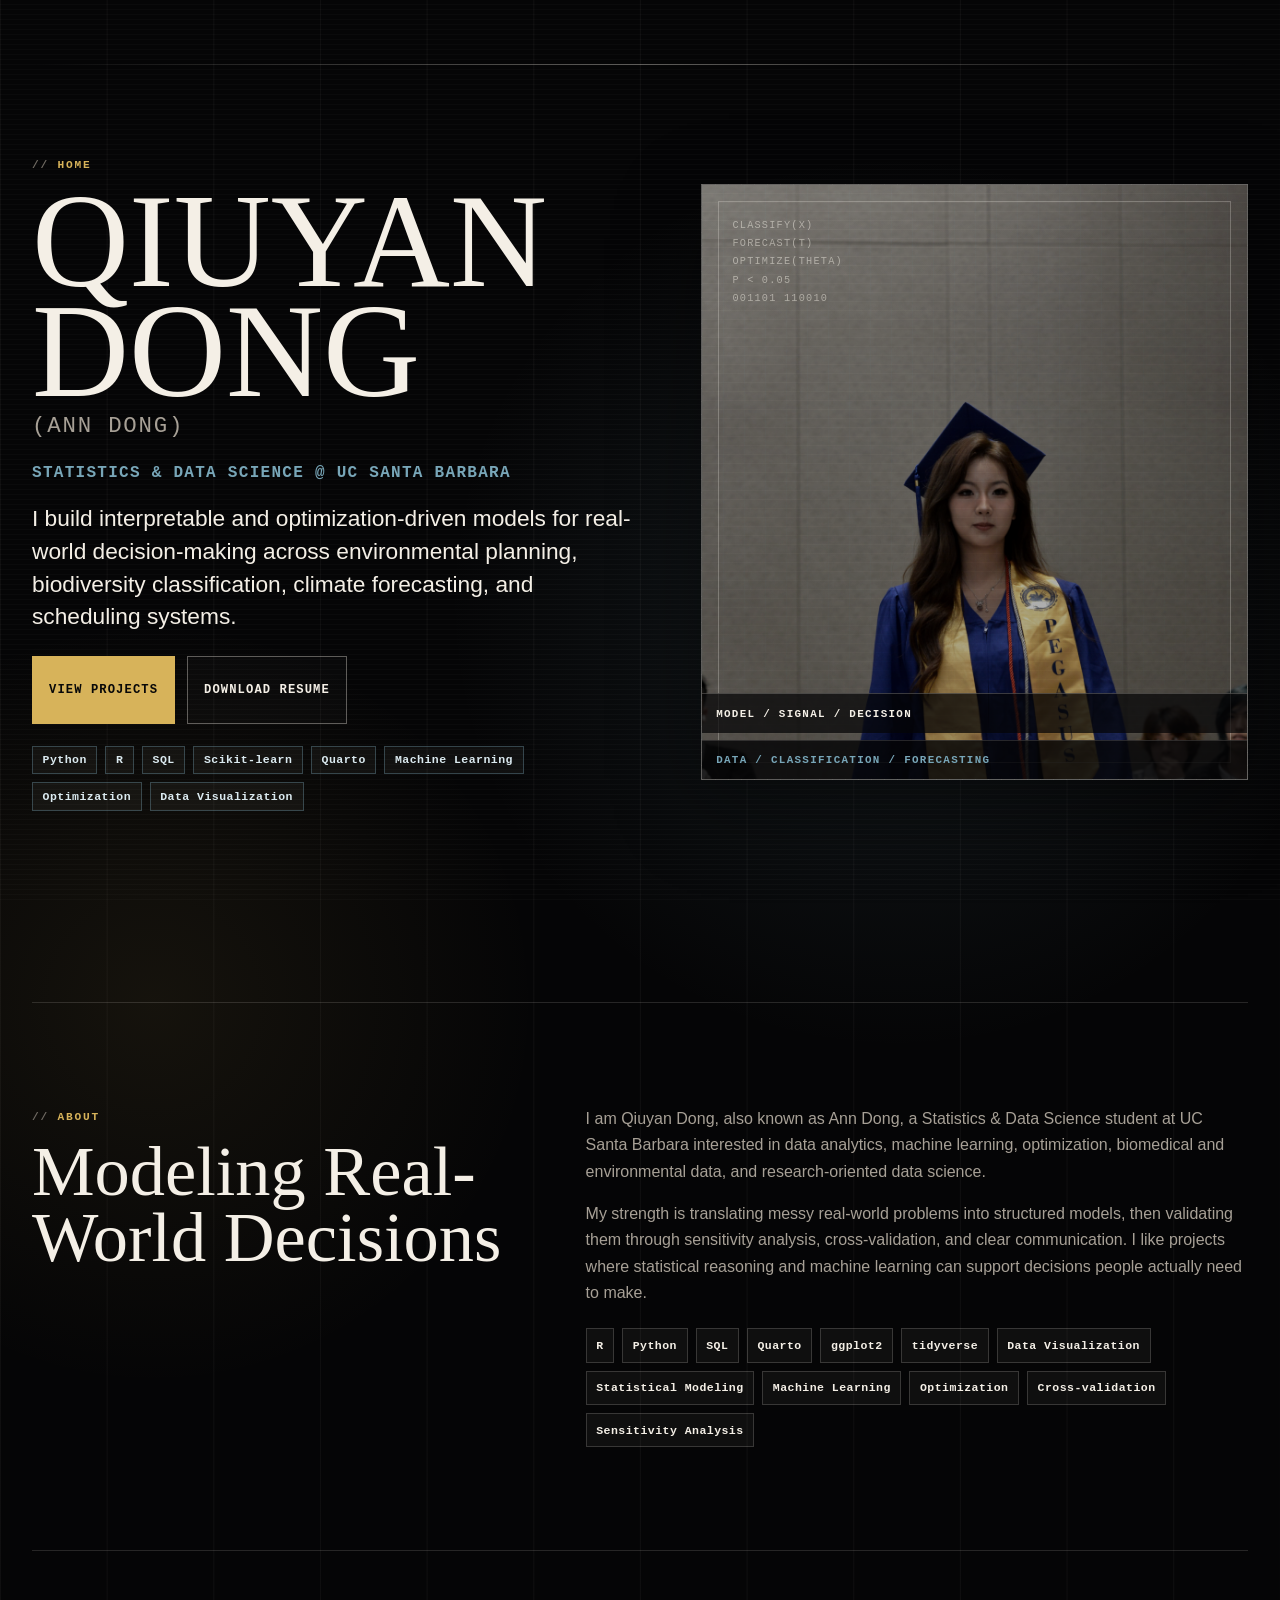
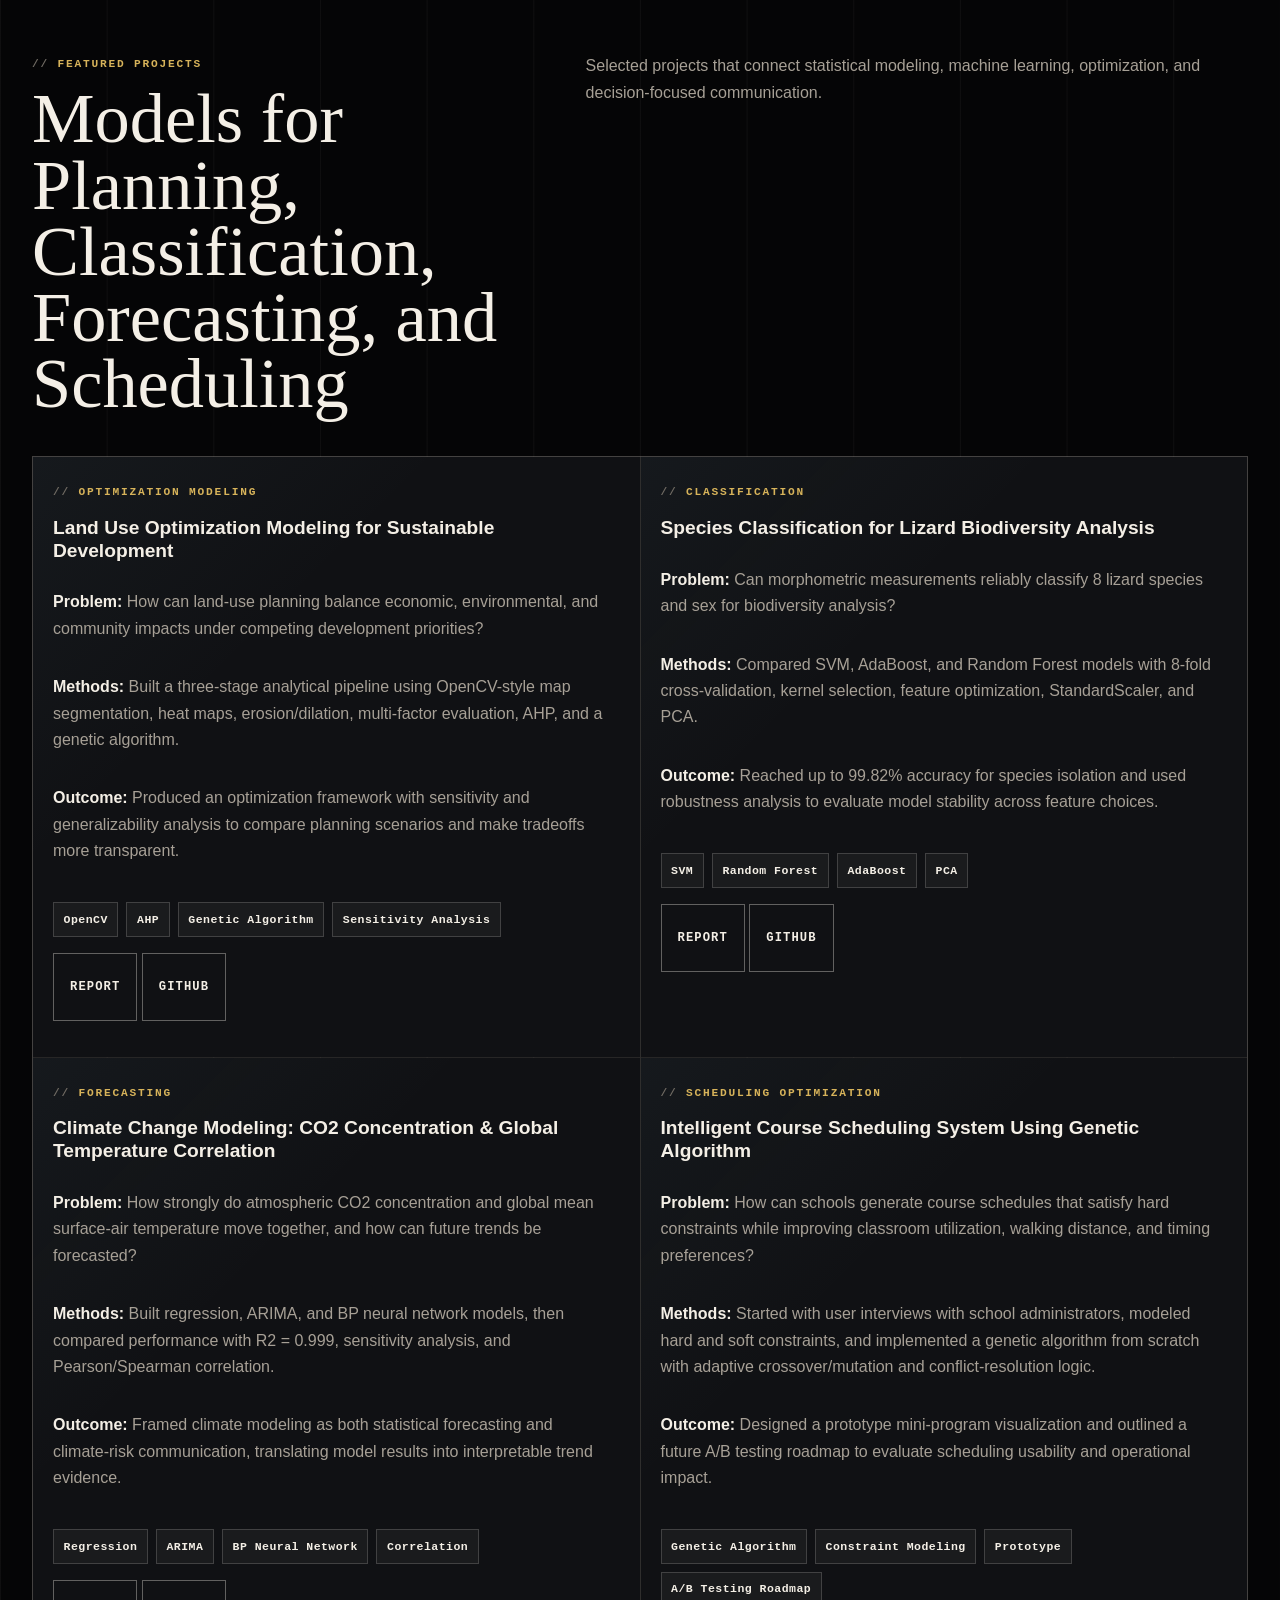
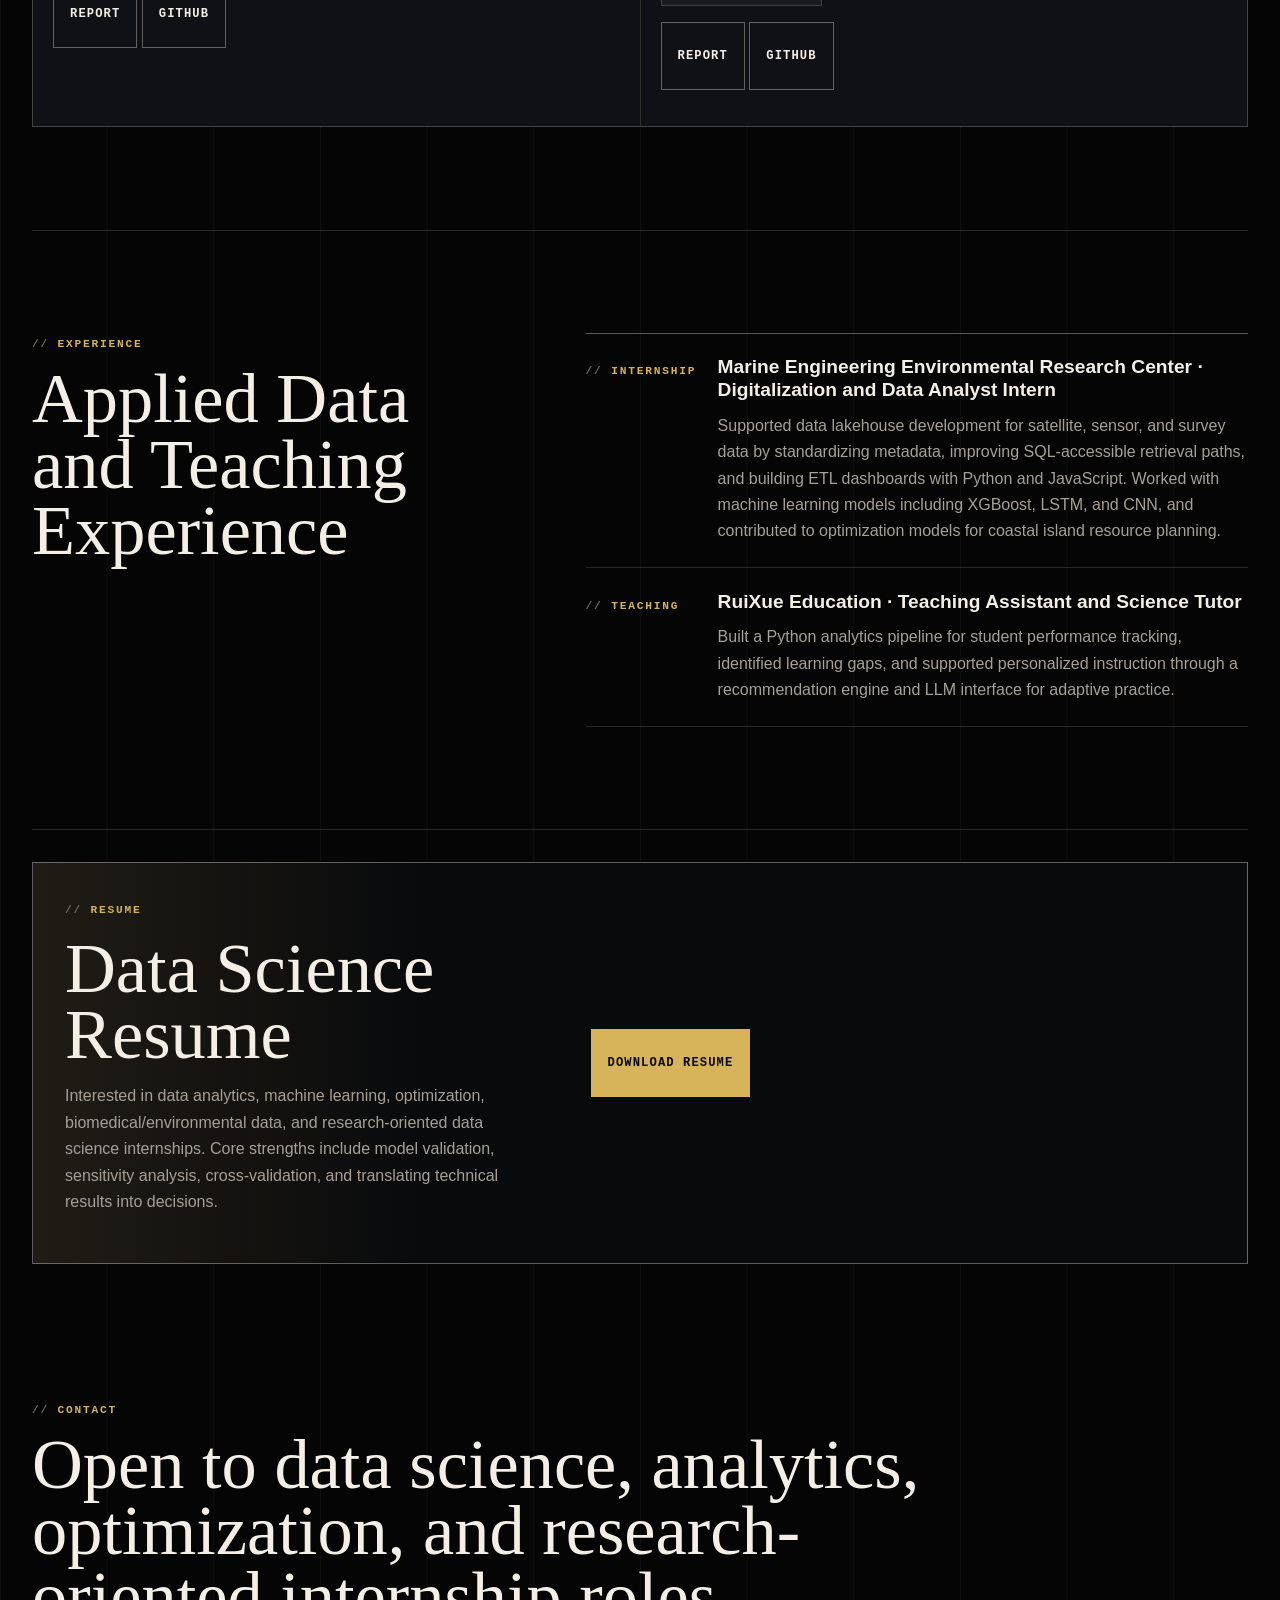
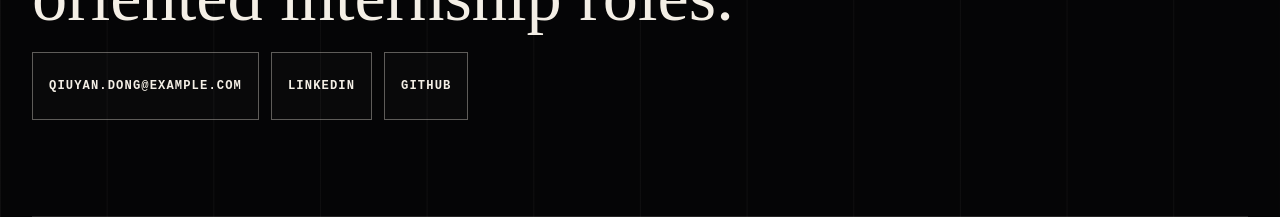
==== commit b2513f64: "Update portfolio design and content" ====
--- a/docs/index.html
+++ b/docs/index.html
@@ -7,7 +7,7 @@
 <meta name="viewport" content="width=device-width, initial-scale=1.0, user-scalable=yes">
 
 
-<title>Yunmai Dong</title>
+<title>Qiuyan Dong (Ann Dong)</title>
 <style>
 code{white-space: pre-wrap;}
 span.smallcaps{font-variant: small-caps;}
@@ -20,132 +20,30 @@
   margin: 0 0.8em 0.2em -1em; /* quarto-specific, see https://github.com/quarto-dev/quarto-cli/issues/4556 */ 
   vertical-align: middle;
 }
+.display.math{display: block; text-align: center; margin: 0.5rem auto;}
 </style>
 
 
-<script src="site_libs/quarto-nav/quarto-nav.js"></script>
 <script src="site_libs/clipboard/clipboard.min.js"></script>
-<script src="site_libs/quarto-search/autocomplete.umd.js"></script>
-<script src="site_libs/quarto-search/fuse.min.js"></script>
-<script src="site_libs/quarto-search/quarto-search.js"></script>
-<meta name="quarto:offset" content="./">
-<script src="site_libs/quarto-html/quarto.js" type="module"></script>
-<script src="site_libs/quarto-html/tabsets/tabsets.js" type="module"></script>
-<script src="site_libs/quarto-html/axe/axe-check.js" type="module"></script>
+<script src="site_libs/quarto-html/tabby.min.js"></script>
 <script src="site_libs/quarto-html/popper.min.js"></script>
 <script src="site_libs/quarto-html/tippy.umd.min.js"></script>
 <link href="site_libs/quarto-html/tippy.css" rel="stylesheet">
+<link href="site_libs/quarto-html/light-border.css" rel="stylesheet">
+<link href="site_libs/quarto-html/quarto-html-734cb40618f438257b19a1e532635a32.min.css" rel="stylesheet" append-hash="true" data-mode="light">
 <link href="site_libs/quarto-html/quarto-syntax-highlighting-7b89279ff1a6dce999919e0e67d4d9ec.css" rel="stylesheet" id="quarto-text-highlighting-styles">
-<script src="site_libs/bootstrap/bootstrap.min.js"></script>
-<link href="site_libs/bootstrap/bootstrap-icons.css" rel="stylesheet">
-<link href="site_libs/bootstrap/bootstrap-5b4ad623e5705c0698d39aec6f10cf02.min.css" rel="stylesheet" append-hash="true" id="quarto-bootstrap" data-mode="light">
-<script id="quarto-search-options" type="application/json">{
-  "location": "navbar",
-  "copy-button": false,
-  "collapse-after": 3,
-  "panel-placement": "end",
-  "type": "overlay",
-  "limit": 50,
-  "keyboard-shortcut": [
-    "f",
-    "/",
-    "s"
-  ],
-  "show-item-context": false,
-  "language": {
-    "search-no-results-text": "No results",
-    "search-matching-documents-text": "matching documents",
-    "search-copy-link-title": "Copy link to search",
-    "search-hide-matches-text": "Hide additional matches",
-    "search-more-match-text": "more match in this document",
-    "search-more-matches-text": "more matches in this document",
-    "search-clear-button-title": "Clear",
-    "search-text-placeholder": "",
-    "search-detached-cancel-button-title": "Cancel",
-    "search-submit-button-title": "Submit",
-    "search-label": "Search"
-  }
-}</script>
 <style>html{ scroll-behavior: smooth; }</style>
 
 
 <link rel="stylesheet" href="styles.css">
 </head>
 
-<body class="nav-fixed quarto-light">
-
-<div id="quarto-search-results"></div>
-  <header id="quarto-header" class="headroom fixed-top">
-    <nav class="navbar navbar-expand-lg " data-bs-theme="dark">
-      <div class="navbar-container container-fluid">
-      <div class="navbar-brand-container mx-auto">
-    <a href="./index.html" class="navbar-brand navbar-brand-logo">
-    </a>
-    <a class="navbar-brand" href="./index.html">
-    <span class="navbar-title">Yunmai Dong</span>
-    </a>
-  </div>
-            <div id="quarto-search" class="" title="Search"></div>
-          <button class="navbar-toggler" type="button" data-bs-toggle="collapse" data-bs-target="#navbarCollapse" aria-controls="navbarCollapse" role="menu" aria-expanded="false" aria-label="Toggle navigation" onclick="if (window.quartoToggleHeadroom) { window.quartoToggleHeadroom(); }">
-  <span class="navbar-toggler-icon"></span>
-</button>
-          <div class="collapse navbar-collapse" id="navbarCollapse">
-            <ul class="navbar-nav navbar-nav-scroll me-auto">
-  <li class="nav-item">
-    <a class="nav-link" href="./#home"> 
-<span class="menu-text">Home</span></a>
-  </li>  
-  <li class="nav-item">
-    <a class="nav-link" href="./#about"> 
-<span class="menu-text">About</span></a>
-  </li>  
-  <li class="nav-item">
-    <a class="nav-link" href="./#projects"> 
-<span class="menu-text">Projects</span></a>
-  </li>  
-  <li class="nav-item">
-    <a class="nav-link" href="./#experience"> 
-<span class="menu-text">Experience</span></a>
-  </li>  
-  <li class="nav-item">
-    <a class="nav-link" href="./#resume"> 
-<span class="menu-text">Resume</span></a>
-  </li>  
-  <li class="nav-item">
-    <a class="nav-link" href="./#contact"> 
-<span class="menu-text">Contact</span></a>
-  </li>  
-</ul>
-          </div> <!-- /navcollapse -->
-            <div class="quarto-navbar-tools">
-</div>
-      </div> <!-- /container-fluid -->
-    </nav>
-</header>
-<!-- content -->
-<div id="quarto-content" class="quarto-container page-columns page-rows-contents page-layout-full page-navbar">
-<!-- sidebar -->
-<!-- margin-sidebar -->
-    
-<!-- main -->
-<main class="content column-page" id="quarto-document-content">
-
-<header id="title-block-header" class="quarto-title-block default">
-<div class="quarto-title">
-<h1 class="title">Yunmai Dong</h1>
-<p class="subtitle lead">Data Science Portfolio</p>
-</div>
-
-
-
-<div class="quarto-title-meta column-page">
-
-    
-  
-    
-  </div>
-  
-
+<body>
+
+
+<header id="title-block-header">
+<h1 class="title">Qiuyan Dong (Ann Dong)</h1>
+<p class="subtitle">Data Science Portfolio</p>
 
 </header>
 
@@ -154,33 +52,41 @@
 <div id="home" class="hero wire-section">
 <div class="hero-copy">
 <p><span class="section-label">Home</span></p>
-<section id="yunmai-dong" class="level1">
-<h1>Yunmai Dong</h1>
-<p><span class="positioning">Statistics &amp; Data Science student at UC Santa Barbara focused on analytics, machine learning, biomedical data, and research-oriented data science.</span></p>
-<p><span class="quick-summary">I build reproducible analyses that connect statistical evidence, domain context, and clear communication for scientific and decision-making workflows.</span></p>
+<h1 id="qiuyan-dong">QIUYAN DONG</h1>
+<p><span class="name-alias">(Ann Dong)</span></p>
+<p><span class="positioning">Statistics &amp; Data Science @ UC Santa Barbara</span></p>
+<p><span class="quick-summary">I build interpretable and optimization-driven models for real-world decision-making across environmental planning, biodiversity classification, climate forecasting, and scheduling systems.</span></p>
 <div class="button-row">
-<p><a href="#projects" class="button-primary">View Projects</a> <a href="#resume" class="button-secondary">Download Resume</a></p>
-</div>
-</section>
-</div>
-<div class="portrait-wireframe" aria-label="Portrait of Yunmai Dong">
-<p><img class="portrait-image" src="assets/profile.jpg" alt="Portrait of Yunmai Dong" onload="this.closest('.portrait-wireframe').classList.add('has-image');" onerror="this.classList.add('is-missing'); this.closest('.portrait-wireframe').classList.remove('has-image'); this.removeAttribute('src');"></p>
+<p><a href="#projects" class="button-primary">View Projects</a> <a href="assets/files/QiuyanDongResume.pdf" class="button-secondary">Download Resume</a></p>
+</div>
+<div class="hero-skills" aria-label="Core skills">
+<p><span class="tag">Python</span></p>
+<p><span class="tag">R</span></p>
+<p><span class="tag">SQL</span></p>
+<p><span class="tag">Scikit-learn</span></p>
+<p><span class="tag">Quarto</span></p>
+<p><span class="tag">Machine Learning</span></p>
+<p><span class="tag">Optimization</span></p>
+<p><span class="tag">Data Visualization</span></p>
+</div>
+</div>
+<div class="portrait-wireframe" aria-label="Portrait of Qiuyan Dong">
+<p><img class="portrait-image" src="assets/profile.jpg" alt="Portrait of Qiuyan Dong" onload="this.closest('.portrait-wireframe').classList.add('has-image');" onerror="this.classList.add('is-missing'); this.closest('.portrait-wireframe').classList.remove('has-image'); this.removeAttribute('src');"></p>
 <div class="portrait-fallback" aria-hidden="true">
-<p><span class="portrait-initials">YD</span></p>
-</div>
-<p><span class="portrait-caption">DATA / SIGNAL / MODEL</span></p>
+<p><span class="portrait-initials">QD</span></p>
+</div>
+<p><span class="portrait-caption">MODEL / SIGNAL / DECISION</span></p>
+<p><span class="portrait-subcaption">DATA / CLASSIFICATION / FORECASTING</span></p>
 </div>
 </div>
 <div id="about" class="wire-section split-section">
 <div class="section-intro">
 <p><span class="section-label">About</span></p>
-<section id="statistics-data-science-and-biomedical-questions" class="level2">
-<h2 data-anchor-id="statistics-data-science-and-biomedical-questions">Statistics, Data Science, and Biomedical Questions</h2>
-</section>
+<h2 id="modeling-real-world-decisions">Modeling Real-World Decisions</h2>
 </div>
 <div class="section-body">
-<p>I am a Statistics &amp; Data Science student at UC Santa Barbara interested in data analytics, machine learning, biomedical data, and research-driven analysis.</p>
-<p>My work centers on reproducible reports, thoughtful quality control, statistical modeling, and evidence synthesis. I am especially interested in roles where I can help transform complex research or operational datasets into reliable, interpretable insights.</p>
+<p>I am Qiuyan Dong, also known as Ann Dong, a Statistics &amp; Data Science student at UC Santa Barbara interested in data analytics, machine learning, optimization, biomedical and environmental data, and research-oriented data science.</p>
+<p>My strength is translating messy real-world problems into structured models, then validating them through sensitivity analysis, cross-validation, and clear communication. I like projects where statistical reasoning and machine learning can support decisions people actually need to make.</p>
 <div class="tag-list" aria-label="Skill tags">
 <p><span class="tag">R</span></p>
 <p><span class="tag">Python</span></p>
@@ -191,6 +97,9 @@
 <p><span class="tag">Data Visualization</span></p>
 <p><span class="tag">Statistical Modeling</span></p>
 <p><span class="tag">Machine Learning</span></p>
+<p><span class="tag">Optimization</span></p>
+<p><span class="tag">Cross-validation</span></p>
+<p><span class="tag">Sensitivity Analysis</span></p>
 </div>
 </div>
 </div>
@@ -198,135 +107,111 @@
 <div class="section-header">
 <div>
 <p><span class="section-label">Featured Projects</span></p>
-<section id="research-and-analysis-work" class="level2">
-<h2 data-anchor-id="research-and-analysis-work">Research and Analysis Work</h2>
-</section>
-</div>
-<p>Selected projects across biomedical data, reproducible statistics, and language-focused text analysis.</p>
+<h2 id="models-for-planning-classification-forecasting-and-scheduling">Models for Planning, Classification, Forecasting, and Scheduling</h2>
+</div>
+<p>Selected projects that connect statistical modeling, machine learning, optimization, and decision-focused communication.</p>
 </div>
 <div class="project-grid">
 <div class="project-card">
-<p><span class="card-label">Biomedical Data</span></p>
-<section id="spatial-transcriptomics-qc-for-cosmxatomx" class="level3">
-<h3 data-anchor-id="spatial-transcriptomics-qc-for-cosmxatomx">Spatial Transcriptomics QC for CosMx/AtoMx</h3>
-<p><strong>Question:</strong> How can section-level QC identify tissue, segmentation, and assay-quality issues across tumor and organoid spatial transcriptomics data?</p>
-<p><strong>Tools:</strong> AtoMx SIP, QC metrics, spatial transcriptomics analysis.</p>
-<p><strong>Output:</strong> A section-level QC workflow for reviewing tissue quality, comparing runs, and flagging samples for downstream analysis decisions.</p>
+<p><span class="card-label">Optimization Modeling</span></p>
+<h3 id="land-use-optimization-modeling-for-sustainable-development">Land Use Optimization Modeling for Sustainable Development</h3>
+<p><strong>Problem:</strong> How can land-use planning balance economic, environmental, and community impacts under competing development priorities?</p>
+<p><strong>Methods:</strong> Built a three-stage analytical pipeline using OpenCV-style map segmentation, heat maps, erosion/dilation, multi-factor evaluation, AHP, and a genetic algorithm.</p>
+<p><strong>Outcome:</strong> Produced an optimization framework with sensitivity and generalizability analysis to compare planning scenarios and make tradeoffs more transparent.</p>
 <div class="metadata-row">
-<p><span class="tag">AtoMx SIP</span></p>
-<p><span class="tag">QC Metrics</span></p>
-<p><span class="tag">Spatial Transcriptomics</span></p>
-</div>
-<p><a href="#">GitHub</a> <a href="#">Report</a></p>
-</section>
+<p><span class="tag">OpenCV</span></p>
+<p><span class="tag">AHP</span></p>
+<p><span class="tag">Genetic Algorithm</span></p>
+<p><span class="tag">Sensitivity Analysis</span></p>
+</div>
+<p><a href="assets/files/US-12850.pdf">Report</a> <a href="#">GitHub</a></p>
 </div>
 <div class="project-card">
-<p><span class="card-label">Biomedical Evidence</span></p>
-<section id="car-t-hypothesis-validation-pipeline" class="level3">
-<h3 data-anchor-id="car-t-hypothesis-validation-pipeline">CAR-T Hypothesis Validation Pipeline</h3>
-<p><strong>Question:</strong> Which public biomedical evidence supports or weakens a proposed CAR-T research hypothesis?</p>
-<p><strong>Tools:</strong> Python, GEO, PubMed, ClinicalTrials.gov, statistical testing.</p>
-<p><strong>Output:</strong> A reproducible evidence-scoring pipeline that combines dataset review, literature signals, trial context, and statistical checks.</p>
+<p><span class="card-label">Classification</span></p>
+<h3 id="species-classification-for-lizard-biodiversity-analysis">Species Classification for Lizard Biodiversity Analysis</h3>
+<p><strong>Problem:</strong> Can morphometric measurements reliably classify 8 lizard species and sex for biodiversity analysis?</p>
+<p><strong>Methods:</strong> Compared SVM, AdaBoost, and Random Forest models with 8-fold cross-validation, kernel selection, feature optimization, StandardScaler, and PCA.</p>
+<p><strong>Outcome:</strong> Reached up to 99.82% accuracy for species isolation and used robustness analysis to evaluate model stability across feature choices.</p>
 <div class="metadata-row">
-<p><span class="tag">Python</span></p>
-<p><span class="tag">GEO</span></p>
-<p><span class="tag">PubMed</span></p>
-<p><span class="tag">Statistical Testing</span></p>
-</div>
-<p><a href="#">GitHub</a> <a href="#">Report</a></p>
-</section>
+<p><span class="tag">SVM</span></p>
+<p><span class="tag">Random Forest</span></p>
+<p><span class="tag">AdaBoost</span></p>
+<p><span class="tag">PCA</span></p>
+</div>
+<p><a href="assets/files/2023_IMMC23061054_ProblemE.pdf">Report</a> <a href="#">GitHub</a></p>
 </div>
 <div class="project-card">
-<p><span class="card-label">Statistical Analysis</span></p>
-<section id="data-science-coursework-portfolio" class="level3">
-<h3 data-anchor-id="data-science-coursework-portfolio">Data Science Coursework Portfolio</h3>
-<p><strong>Question:</strong> How can course-based analyses be made reproducible, well-visualized, and easy to evaluate?</p>
-<p><strong>Tools:</strong> R, Quarto, ggplot2, dplyr, hypothesis testing, ANOVA.</p>
-<p><strong>Output:</strong> A collection of polished statistical reports with clear assumptions, visual summaries, model interpretation, and reproducible code.</p>
+<p><span class="card-label">Forecasting</span></p>
+<h3 id="climate-change-modeling-co2-concentration-global-temperature-correlation">Climate Change Modeling: CO2 Concentration &amp; Global Temperature Correlation</h3>
+<p><strong>Problem:</strong> How strongly do atmospheric CO2 concentration and global mean surface-air temperature move together, and how can future trends be forecasted?</p>
+<p><strong>Methods:</strong> Built regression, ARIMA, and BP neural network models, then compared performance with R2 = 0.999, sensitivity analysis, and Pearson/Spearman correlation.</p>
+<p><strong>Outcome:</strong> Framed climate modeling as both statistical forecasting and climate-risk communication, translating model results into interpretable trend evidence.</p>
 <div class="metadata-row">
-<p><span class="tag">R</span></p>
-<p><span class="tag">Quarto</span></p>
-<p><span class="tag">ggplot2</span></p>
-<p><span class="tag">dplyr</span></p>
-<p><span class="tag">ANOVA</span></p>
-</div>
-<p><a href="#">GitHub</a> <a href="#">Report</a></p>
-</section>
+<p><span class="tag">Regression</span></p>
+<p><span class="tag">ARIMA</span></p>
+<p><span class="tag">BP Neural Network</span></p>
+<p><span class="tag">Correlation</span></p>
+</div>
+<p><a href="assets/files/2022_Himcm_Problem_B_team12850.pdf">Report</a> <a href="#">GitHub</a></p>
 </div>
 <div class="project-card optional-card">
-<p><span class="card-label">Text Analysis</span></p>
-<section id="reddit-corpus-text-analysis-project" class="level3">
-<h3 data-anchor-id="reddit-corpus-text-analysis-project">Reddit Corpus / Text Analysis Project</h3>
-<p><strong>Question:</strong> How do online discourse communities develop specialized language, norms, and recurring rhetorical patterns?</p>
-<p><strong>Tools:</strong> Corpus collection, qualitative coding, IMRaD writing.</p>
-<p><strong>Output:</strong> A structured text-analysis report connecting corpus evidence, coded patterns, and community-level interpretation.</p>
+<p><span class="card-label">Scheduling Optimization</span></p>
+<h3 id="intelligent-course-scheduling-system-using-genetic-algorithm">Intelligent Course Scheduling System Using Genetic Algorithm</h3>
+<p><strong>Problem:</strong> How can schools generate course schedules that satisfy hard constraints while improving classroom utilization, walking distance, and timing preferences?</p>
+<p><strong>Methods:</strong> Started with user interviews with school administrators, modeled hard and soft constraints, and implemented a genetic algorithm from scratch with adaptive crossover/mutation and conflict-resolution logic.</p>
+<p><strong>Outcome:</strong> Designed a prototype mini-program visualization and outlined a future A/B testing roadmap to evaluate scheduling usability and operational impact.</p>
 <div class="metadata-row">
-<p><span class="tag">Corpus Collection</span></p>
-<p><span class="tag">Qualitative Coding</span></p>
-<p><span class="tag">IMRaD Writing</span></p>
-</div>
-<p><a href="#">GitHub</a> <a href="#">Report</a></p>
-</section>
+<p><span class="tag">Genetic Algorithm</span></p>
+<p><span class="tag">Constraint Modeling</span></p>
+<p><span class="tag">Prototype</span></p>
+<p><span class="tag">A/B Testing Roadmap</span></p>
+</div>
+<p><a href="#">Report</a> <a href="#">GitHub</a></p>
 </div>
 </div>
 </div>
 <div id="experience" class="wire-section split-section">
 <div class="section-intro">
 <p><span class="section-label">Experience</span></p>
-<section id="education-and-research-experience" class="level2">
-<h2 data-anchor-id="education-and-research-experience">Education and Research Experience</h2>
-</section>
+<h2 id="applied-data-and-teaching-experience">Applied Data and Teaching Experience</h2>
 </div>
 <div class="timeline">
 <div class="timeline-item">
-<p><span class="timeframe">Current</span></p>
-<section id="statistics-data-science-student-uc-santa-barbara" class="level3">
-<h3 data-anchor-id="statistics-data-science-student-uc-santa-barbara">Statistics &amp; Data Science Student · UC Santa Barbara</h3>
-<p>Coursework and projects in statistical modeling, machine learning, data visualization, reproducible reporting, and applied analysis.</p>
-</section>
+<p><span class="timeframe">Internship</span></p>
+<h3 id="marine-engineering-environmental-research-center-digitalization-and-data-analyst-intern">Marine Engineering Environmental Research Center · Digitalization and Data Analyst Intern</h3>
+<p>Supported data lakehouse development for satellite, sensor, and survey data by standardizing metadata, improving SQL-accessible retrieval paths, and building ETL dashboards with Python and JavaScript. Worked with machine learning models including XGBoost, LSTM, and CNN, and contributed to optimization models for coastal island resource planning.</p>
 </div>
 <div class="timeline-item">
-<p><span class="timeframe">Research</span></p>
-<section id="biomedical-data-and-spatial-transcriptomics" class="level3">
-<h3 data-anchor-id="biomedical-data-and-spatial-transcriptomics">Biomedical Data and Spatial Transcriptomics</h3>
-<p>Experience supporting research-oriented workflows, including section-level QC, biomedical hypothesis evaluation, and evidence synthesis.</p>
-</section>
-</div>
-<div class="timeline-item">
-<p><span class="timeframe">Writing</span></p>
-<section id="technical-communication-and-reproducible-reports" class="level3">
-<h3 data-anchor-id="technical-communication-and-reproducible-reports">Technical Communication and Reproducible Reports</h3>
-<p>Prepared concise reports that combine statistical reasoning, visual evidence, and accessible interpretation for technical readers.</p>
-</section>
+<p><span class="timeframe">Teaching</span></p>
+<h3 id="ruixue-education-teaching-assistant-and-science-tutor">RuiXue Education · Teaching Assistant and Science Tutor</h3>
+<p>Built a Python analytics pipeline for student performance tracking, identified learning gaps, and supported personalized instruction through a recommendation engine and LLM interface for adaptive practice.</p>
 </div>
 </div>
 </div>
 <div id="resume" class="wire-section resume-band">
 <div>
 <p><span class="section-label">Resume</span></p>
-<section id="data-science-resume" class="level2">
-<h2 data-anchor-id="data-science-resume">Data Science Resume</h2>
-<p>Interested in data analytics, machine learning, biomedical data, and research-oriented data science internships. Core tools include R, Python, SQL, Quarto, ggplot2, tidyverse, statistical modeling, and machine learning.</p>
-</section>
-</div>
-<p><a href="assets/resume.pdf" class="button-primary">Download Resume</a></p>
+<h2 id="data-science-resume">Data Science Resume</h2>
+<p>Interested in data analytics, machine learning, optimization, biomedical/environmental data, and research-oriented data science internships. Core strengths include model validation, sensitivity analysis, cross-validation, and translating technical results into decisions.</p>
+</div>
+<p><a href="assets/files/QiuyanDongResume.pdf" class="button-primary">Download Resume</a></p>
 </div>
 <div id="contact" class="wire-section contact-section">
 <p><span class="section-label">Contact</span></p>
-<section id="open-to-data-science-internships-and-research-oriented-analytics-roles." class="level2">
-<h2 data-anchor-id="open-to-data-science-internships-and-research-oriented-analytics-roles.">Open to data science internships and research-oriented analytics roles.</h2>
+<h2 id="open-to-data-science-analytics-optimization-and-research-oriented-internship-roles.">Open to data science, analytics, optimization, and research-oriented internship roles.</h2>
 <div class="contact-links">
-<p><a href="mailto:yunmai.dong@example.com">yunmai.dong@example.com</a> <a href="https://www.linkedin.com/in/yunmai-dong/">LinkedIn</a> <a href="https://github.com/yunmai-dong">GitHub</a></p>
-</div>
-</section>
-</div>
-</div>
-
-
-
-</main> <!-- /main -->
+<p><a href="mailto:qiuyan.dong@example.com">qiuyan.dong@example.com</a> <a href="https://www.linkedin.com/in/qiuyan-dong/">LinkedIn</a> <a href="https://github.com/qiuyan-dong">GitHub</a></p>
+</div>
+</div>
+</div>
+
+
 <script id="quarto-html-after-body" type="application/javascript">
   window.document.addEventListener("DOMContentLoaded", function (event) {
+    const tabsets =  window.document.querySelectorAll(".panel-tabset-tabby")
+    tabsets.forEach(function(tabset) {
+      const tabby = new Tabby('#' + tabset.id);
+    });
     const isCodeAnnotation = (el) => {
       for (const clz of el.classList) {
         if (clz.startsWith('code-annotation-')) {                     
@@ -423,7 +308,7 @@
         },
         interactive: true,
         interactiveBorder: 10,
-        theme: 'quarto',
+        theme: 'light-border',
         placement: 'bottom-start',
       };
       if (contentFn) {
@@ -723,20 +608,6 @@
     }
   });
   </script>
-</div> <!-- /content -->
-<footer class="footer">
-  <div class="nav-footer">
-    <div class="nav-footer-left">
-      &nbsp;
-    </div>   
-    <div class="nav-footer-center">
-<p>Built with Quarto · Deployed with GitHub Pages</p>
-</div>
-    <div class="nav-footer-right">
-      &nbsp;
-    </div>
-  </div>
-</footer>
 
 
 
--- a/docs/styles.css
+++ b/docs/styles.css
@@ -1,13 +1,21 @@
 :root {
-  --ink: #111111;
-  --paper: #f7f1e8;
-  --paper-deep: #e8dece;
-  --paper-soft: #fbf8f1;
-  --muted: #5f594f;
-  --line: rgba(17, 17, 17, 0.2);
-  --line-strong: rgba(17, 17, 17, 0.74);
-  --accent: #a63423;
-  --max-width: 1180px;
+  --bg: #050506;
+  --bg-soft: #0b0c0e;
+  --panel: #101114;
+  --panel-hi: #15171b;
+  --ink: #f4efe6;
+  --text: #f4efe6;
+  --muted: #a7a096;
+  --faint: #706b63;
+  --line: rgba(244, 239, 230, 0.14);
+  --line-strong: rgba(244, 239, 230, 0.36);
+  --accent: #d7b35a;
+  --accent-cool: #78a6b8;
+  --danger: #b95c4d;
+  --max-width: 1220px;
+  --mono: "SFMono-Regular", Consolas, "Liberation Mono", Menlo, monospace;
+  --serif: Georgia, "Times New Roman", serif;
+  --sans: Inter, "Helvetica Neue", Arial, sans-serif;
 }
 
 html {
@@ -15,29 +23,58 @@
 }
 
 body {
+  margin: 0;
   background:
-    linear-gradient(90deg, rgba(17, 17, 17, 0.035) 1px, transparent 1px) 0 0 / calc(100% / 12) 100%,
-    var(--paper);
-  color: var(--ink);
+    radial-gradient(circle at 70% 12%, rgba(120, 166, 184, 0.12), transparent 28rem),
+    radial-gradient(circle at 12% 20%, rgba(215, 179, 90, 0.08), transparent 24rem),
+    linear-gradient(90deg, rgba(244, 239, 230, 0.045) 1px, transparent 1px) 0 0 / calc(100% / 12) 100%,
+    var(--bg);
+  color: var(--text);
+  font-family: var(--sans);
   text-rendering: optimizeLegibility;
 }
 
-#title-block-header {
-  display: none;
+body::before {
+  position: fixed;
+  inset: 0;
+  z-index: -1;
+  background: repeating-linear-gradient(0deg, rgba(255, 255, 255, 0.025) 0 1px, transparent 1px 5px);
+  content: "";
+  pointer-events: none;
+}
+
+#title-block-header,
+#quarto-search,
+.quarto-search,
+.aa-DetachedSearchButton,
+.quarto-title-block {
+  display: none !important;
 }
 
 .navbar {
-  backdrop-filter: blur(14px);
-  background: rgba(247, 241, 232, 0.9);
+  backdrop-filter: blur(18px);
+  background: rgba(5, 5, 6, 0.82) !important;
   border-bottom: 1px solid var(--line);
-  font-size: 0.78rem;
-  letter-spacing: 0.08em;
-  text-transform: uppercase;
-}
-
+  color: var(--text) !important;
+  font-family: var(--mono);
+  font-size: 0.72rem;
+  letter-spacing: 0.14em;
+  text-transform: uppercase;
+}
+
+.navbar a,
 .navbar-title,
 .nav-link {
-  font-weight: 800;
+  color: var(--text) !important;
+  font-weight: 700;
+}
+
+.navbar-toggler {
+  border-color: var(--line);
+}
+
+.navbar-toggler-icon {
+  filter: invert(1);
 }
 
 .nav-link {
@@ -50,10 +87,10 @@
   bottom: 0.35rem;
   left: 0.5rem;
   height: 1px;
-  background: var(--ink);
+  background: var(--accent);
   content: "";
   opacity: 0;
-  transform: scaleX(0.4);
+  transform: scaleX(0.35);
   transition: opacity 160ms ease, transform 160ms ease;
 }
 
@@ -62,24 +99,44 @@
   transform: scaleX(1);
 }
 
+.page-footer {
+  background: var(--bg);
+  border-top: 1px solid var(--line);
+  color: var(--faint);
+  font-family: var(--mono);
+  font-size: 0.72rem;
+  letter-spacing: 0.08em;
+}
+
 .site-shell {
   max-width: var(--max-width);
   margin: 0 auto;
-  padding: 0 1.4rem;
+  padding: 0 clamp(1rem, 3vw, 2rem);
 }
 
 .wire-section {
-  padding: 6rem 0;
+  position: relative;
+  padding: clamp(4rem, 8vw, 7rem) 0;
   border-bottom: 1px solid var(--line);
 }
 
 .hero {
   display: grid;
-  min-height: calc(100vh - 68px);
-  grid-template-columns: minmax(0, 1.18fr) minmax(300px, 0.82fr);
+  min-height: calc(100vh - 64px);
+  grid-template-columns: minmax(0, 1.05fr) minmax(320px, 0.95fr);
   gap: clamp(2rem, 5vw, 5rem);
-  align-items: start;
-  padding-top: 3rem;
+  align-items: center;
+  padding-top: clamp(2.5rem, 5vw, 4rem);
+}
+
+.hero::before {
+  position: absolute;
+  top: 4rem;
+  right: 0;
+  left: 0;
+  height: 1px;
+  background: linear-gradient(90deg, transparent, var(--line-strong), transparent);
+  content: "";
 }
 
 .split-section,
@@ -95,10 +152,11 @@
 .card-label,
 .timeframe {
   display: inline-block;
-  margin: 0 0 0.8rem;
-  color: var(--muted);
-  font-size: 0.72rem;
-  font-weight: 800;
+  margin: 0 0 0.95rem;
+  color: var(--accent);
+  font-family: var(--mono);
+  font-size: 0.7rem;
+  font-weight: 700;
   letter-spacing: 0.16em;
   text-transform: uppercase;
 }
@@ -106,13 +164,8 @@
 .section-label::before,
 .card-label::before,
 .timeframe::before {
-  content: "[ ";
-}
-
-.section-label::after,
-.card-label::after,
-.timeframe::after {
-  content: " ]";
+  content: "// ";
+  color: var(--faint);
 }
 
 h1,
@@ -123,27 +176,31 @@
 }
 
 h1 {
+  max-width: 900px;
   margin: 0;
-  font-family: Georgia, "Times New Roman", serif;
-  font-size: clamp(4.4rem, 10vw, 8rem);
-  line-height: 0.86;
+  color: var(--text);
+  font-family: var(--serif);
+  font-size: clamp(4.4rem, 10.5vw, 9.6rem);
   font-weight: 500;
-  max-width: 800px;
+  line-height: 0.82;
+  text-transform: uppercase;
 }
 
 h2 {
   margin: 0;
-  font-family: Georgia, "Times New Roman", serif;
-  font-size: clamp(2.55rem, 5.8vw, 5.4rem);
-  line-height: 0.92;
+  color: var(--text);
+  font-family: var(--serif);
+  font-size: clamp(2.35rem, 5.5vw, 5rem);
   font-weight: 500;
+  line-height: 0.94;
 }
 
 h3 {
-  margin: 0 0 0.65rem;
-  font-size: clamp(1.1rem, 1.6vw, 1.35rem);
+  margin: 0 0 0.7rem;
+  color: var(--text);
+  font-size: clamp(1.05rem, 1.5vw, 1.28rem);
   font-weight: 800;
-  line-height: 1.15;
+  line-height: 1.18;
 }
 
 .hero-copy p,
@@ -157,13 +214,27 @@
   margin: 0;
 }
 
+.name-alias {
+  display: block;
+  margin-top: 0.45rem;
+  color: var(--muted);
+  font-family: var(--mono);
+  font-size: clamp(1rem, 1.8vw, 1.4rem);
+  letter-spacing: 0.08em;
+  text-transform: uppercase;
+}
+
 .positioning {
   display: inline-block;
-  max-width: 760px;
-  margin: 1.1rem 0 0;
-  color: var(--ink);
-  font-size: clamp(1.28rem, 2vw, 1.72rem);
-  line-height: 1.35;
+  max-width: 720px;
+  margin: 1.35rem 0 0;
+  color: var(--accent-cool);
+  font-family: var(--mono);
+  font-size: clamp(0.86rem, 1.25vw, 1.02rem);
+  font-weight: 700;
+  letter-spacing: 0.08em;
+  line-height: 1.55;
+  text-transform: uppercase;
 }
 
 .quick-summary,
@@ -173,19 +244,21 @@
 .timeline-item p,
 .project-card p {
   color: var(--muted);
-  line-height: 1.6;
+  line-height: 1.65;
 }
 
 .quick-summary {
   display: inline-block;
-  max-width: 620px;
-  margin-top: 0.85rem;
-  font-size: 1.02rem;
+  max-width: 720px;
+  margin-top: 1rem;
+  color: var(--text);
+  font-size: clamp(1.1rem, 1.9vw, 1.42rem);
+  line-height: 1.45;
 }
 
 .button-row,
 .contact-links {
-  margin-top: 1rem;
+  margin-top: 1.4rem;
 }
 
 .button-row p,
@@ -201,56 +274,86 @@
 .project-card a,
 .contact-links a {
   display: inline-flex;
-  min-height: 2.65rem;
+  min-height: 2.7rem;
   align-items: center;
   justify-content: center;
-  border: 1px solid var(--ink);
+  border: 1px solid var(--line-strong);
   padding: 0.72rem 1rem;
-  color: var(--ink);
-  font-size: 0.8rem;
+  background: rgba(244, 239, 230, 0.02);
+  color: var(--text);
+  font-family: var(--mono);
+  font-size: 0.76rem;
   font-weight: 800;
-  letter-spacing: 0.08em;
+  letter-spacing: 0.09em;
   text-decoration: none;
   text-transform: uppercase;
   transition: background 160ms ease, border-color 160ms ease, color 160ms ease, transform 160ms ease;
 }
 
-.button-primary,
+.button-primary {
+  border-color: var(--accent);
+  background: var(--accent);
+  color: #080808;
+}
+
+.button-primary:hover,
 .button-secondary:hover,
 .project-card a:hover,
 .contact-links a:hover {
-  background: var(--ink);
-  color: var(--paper);
-}
-
-.button-primary:hover {
-  background: var(--accent);
   border-color: var(--accent);
-  color: #ffffff;
+  background: var(--text);
+  color: #080808;
   transform: translateY(-1px);
 }
 
-.button-secondary:hover,
-.project-card a:hover,
-.contact-links a:hover {
-  transform: translateY(-1px);
+.hero-skills,
+.tag-list,
+.metadata-row {
+  display: flex;
+  flex-wrap: wrap;
+  gap: 0.5rem;
+  margin-top: 1.35rem;
+}
+
+.hero-skills p,
+.tag-list p,
+.metadata-row p {
+  margin: 0;
+}
+
+.tag {
+  display: inline-block;
+  border: 1px solid rgba(244, 239, 230, 0.18);
+  padding: 0.42rem 0.6rem;
+  background: rgba(244, 239, 230, 0.045);
+  color: var(--text);
+  font-family: var(--mono);
+  font-size: 0.72rem;
+  font-weight: 700;
+  letter-spacing: 0.04em;
+}
+
+.hero-skills .tag {
+  border-color: rgba(120, 166, 184, 0.35);
+  color: #dbeaf0;
 }
 
 .portrait-wireframe {
   position: relative;
   display: grid;
-  min-height: 540px;
+  min-height: min(66vh, 640px);
   place-items: center;
   overflow: hidden;
   border: 1px solid var(--line-strong);
   background:
-    linear-gradient(120deg, rgba(17, 17, 17, 0.2), transparent 38%),
-    repeating-linear-gradient(0deg, rgba(247, 241, 232, 0.08) 0 1px, transparent 1px 13px),
-    repeating-linear-gradient(90deg, rgba(247, 241, 232, 0.08) 0 1px, transparent 1px 13px),
-    #111111;
-  box-shadow: inset 0 0 0 12px rgba(247, 241, 232, 0.035);
-  color: var(--paper);
-  text-align: center;
+    radial-gradient(circle at 50% 32%, rgba(120, 166, 184, 0.18), transparent 18rem),
+    repeating-linear-gradient(0deg, rgba(244, 239, 230, 0.06) 0 1px, transparent 1px 13px),
+    repeating-linear-gradient(90deg, rgba(244, 239, 230, 0.05) 0 1px, transparent 1px 13px),
+    #08090b;
+  box-shadow:
+    inset 0 0 0 1px rgba(244, 239, 230, 0.06),
+    0 26px 80px rgba(0, 0, 0, 0.36);
+  color: var(--text);
   isolation: isolate;
   transition: border-color 180ms ease, box-shadow 180ms ease, transform 180ms ease;
 }
@@ -260,12 +363,12 @@
   inset: 0;
   z-index: 2;
   background:
-    linear-gradient(180deg, rgba(17, 17, 17, 0.02), rgba(17, 17, 17, 0.08)),
-    repeating-linear-gradient(0deg, rgba(247, 241, 232, 0.16) 0 1px, transparent 1px 18px),
-    repeating-linear-gradient(90deg, rgba(247, 241, 232, 0.12) 0 1px, transparent 1px 18px);
+    linear-gradient(180deg, rgba(5, 5, 6, 0.06), rgba(5, 5, 6, 0.38)),
+    repeating-linear-gradient(0deg, rgba(244, 239, 230, 0.12) 0 1px, transparent 1px 9px),
+    repeating-linear-gradient(90deg, rgba(120, 166, 184, 0.14) 0 1px, transparent 1px 21px);
   content: "";
   mix-blend-mode: soft-light;
-  opacity: 0.58;
+  opacity: 0.72;
   pointer-events: none;
   transition: opacity 180ms ease;
 }
@@ -274,36 +377,36 @@
   position: absolute;
   inset: 1rem;
   z-index: 3;
-  border: 1px solid rgba(247, 241, 232, 0.36);
-  color: rgba(247, 241, 232, 0.5);
-  content: "01 03 05 08 13\A model signal\A y = f(x)";
-  font-family: "SFMono-Regular", Consolas, "Liberation Mono", monospace;
+  border: 1px solid rgba(244, 239, 230, 0.26);
+  color: rgba(244, 239, 230, 0.5);
+  content: "classify(x)\A forecast(t)\A optimize(theta)\A p < 0.05\A 001101 110010";
+  font-family: var(--mono);
   font-size: clamp(0.56rem, 0.8vw, 0.72rem);
   letter-spacing: 0.12em;
-  line-height: 1.75;
+  line-height: 1.8;
   padding: 0.85rem;
+  pointer-events: none;
   text-align: left;
   text-transform: uppercase;
   white-space: pre-wrap;
-  pointer-events: none;
-  transition: color 180ms ease, border-color 180ms ease;
+  transition: border-color 180ms ease, color 180ms ease;
 }
 
 .portrait-wireframe:hover {
-  border-color: var(--ink);
+  border-color: rgba(215, 179, 90, 0.72);
   box-shadow:
-    inset 0 0 0 12px rgba(247, 241, 232, 0.035),
-    0 12px 32px rgba(17, 17, 17, 0.14);
+    inset 0 0 0 1px rgba(244, 239, 230, 0.08),
+    0 30px 90px rgba(0, 0, 0, 0.44);
   transform: translateY(-2px);
 }
 
 .portrait-wireframe:hover::before {
-  opacity: 0.75;
+  opacity: 0.9;
 }
 
 .portrait-wireframe:hover::after {
-  border-color: rgba(247, 241, 232, 0.48);
-  color: rgba(247, 241, 232, 0.7);
+  border-color: rgba(215, 179, 90, 0.55);
+  color: rgba(244, 239, 230, 0.72);
 }
 
 .portrait-image {
@@ -313,15 +416,15 @@
   width: 100%;
   height: 100%;
   object-fit: cover;
-  object-position: 50% 34%;
-  filter: contrast(0.96) saturate(0.88) sepia(0.08);
-  transform: scale(1.01);
+  object-position: 50% 30%;
+  filter: grayscale(0.22) contrast(1.08) saturate(0.82) brightness(0.72);
+  transform: scale(1.02);
   transition: filter 180ms ease, transform 180ms ease;
 }
 
 .portrait-wireframe:hover .portrait-image {
-  filter: contrast(1.02) saturate(0.95) sepia(0.03);
-  transform: scale(1.035);
+  filter: grayscale(0.1) contrast(1.14) saturate(0.9) brightness(0.82);
+  transform: scale(1.04);
 }
 
 .portrait-image.is-missing {
@@ -335,11 +438,10 @@
   display: grid;
   place-items: center;
   background:
-    radial-gradient(circle at 50% 38%, rgba(247, 241, 232, 0.16) 0 9%, transparent 9.5%),
-    linear-gradient(120deg, rgba(17, 17, 17, 0.2), transparent 38%),
-    repeating-linear-gradient(0deg, rgba(247, 241, 232, 0.08) 0 1px, transparent 1px 13px),
-    repeating-linear-gradient(90deg, rgba(247, 241, 232, 0.08) 0 1px, transparent 1px 13px),
-    #111111;
+    radial-gradient(circle at 50% 38%, rgba(120, 166, 184, 0.18) 0 10%, transparent 10.5%),
+    repeating-linear-gradient(0deg, rgba(244, 239, 230, 0.08) 0 1px, transparent 1px 13px),
+    repeating-linear-gradient(90deg, rgba(244, 239, 230, 0.08) 0 1px, transparent 1px 13px),
+    #08090b;
 }
 
 .portrait-wireframe.has-image .portrait-fallback {
@@ -348,61 +450,48 @@
 
 .portrait-initials {
   display: block;
-  font-family: Georgia, "Times New Roman", serif;
+  color: var(--text);
+  font-family: var(--serif);
   font-size: clamp(6.5rem, 16vw, 12rem);
   line-height: 1;
   mix-blend-mode: difference;
-  position: relative;
-  text-shadow: 0 1px 0 rgba(247, 241, 232, 0.16);
+}
+
+.portrait-caption,
+.portrait-subcaption {
+  position: absolute;
+  z-index: 4;
+  display: block;
+  font-family: var(--mono);
+  font-size: 0.68rem;
+  font-weight: 800;
+  letter-spacing: 0.12em;
+  text-transform: uppercase;
 }
 
 .portrait-caption {
-  position: absolute;
+  right: 0;
+  bottom: 2.9rem;
+  left: 0;
+  border-top: 1px solid rgba(244, 239, 230, 0.22);
+  padding: 0.82rem 0.9rem;
+  background: rgba(5, 5, 6, 0.72);
+  color: var(--text);
+}
+
+.portrait-subcaption {
   right: 0;
   bottom: 0;
   left: 0;
-  z-index: 4;
-  display: block;
-  align-self: end;
-  width: 100%;
-  margin: 0;
-  border-top: 1px solid rgba(247, 241, 232, 0.28);
-  padding: 0.9rem;
-  background: rgba(17, 17, 17, 0.72);
-  color: var(--paper);
-  font-size: 0.75rem;
-  font-weight: 800;
-  letter-spacing: 0.1em;
-  text-transform: uppercase;
+  border-top: 1px solid rgba(244, 239, 230, 0.14);
+  padding: 0.82rem 0.9rem;
+  background: rgba(5, 5, 6, 0.84);
+  color: var(--accent-cool);
 }
 
 .section-body p:first-child,
 .section-header p {
   margin-top: 0;
-}
-
-.tag-list,
-.metadata-row {
-  display: flex;
-  flex-wrap: wrap;
-  gap: 0.5rem;
-  margin-top: 1.35rem;
-}
-
-.tag-list p,
-.metadata-row p {
-  margin: 0;
-}
-
-.tag-list .tag,
-.metadata-row .tag {
-  display: inline-block;
-  border: 1px solid var(--line);
-  padding: 0.42rem 0.6rem;
-  background: rgba(255, 255, 255, 0.22);
-  color: var(--ink);
-  font-size: 0.78rem;
-  font-weight: 700;
 }
 
 .project-grid {
@@ -410,29 +499,34 @@
   grid-template-columns: repeat(2, minmax(0, 1fr));
   gap: 1px;
   margin-top: 2.5rem;
-  border: 1px solid var(--ink);
-  background: var(--ink);
+  border: 1px solid var(--line);
+  background: var(--line);
 }
 
 .project-card {
   display: flex;
-  min-height: 300px;
+  min-height: 340px;
   flex-direction: column;
   padding: 1.25rem;
-  background: var(--paper);
-  transition: background 160ms ease, color 160ms ease;
+  background:
+    linear-gradient(135deg, rgba(120, 166, 184, 0.055), transparent 34%),
+    var(--panel);
+  transition: background 160ms ease, transform 160ms ease;
 }
 
 .project-card:hover {
-  background: var(--paper-soft);
+  background:
+    linear-gradient(135deg, rgba(215, 179, 90, 0.065), transparent 34%),
+    var(--panel-hi);
+  transform: translateY(-1px);
 }
 
 .project-card p {
-  max-width: 95%;
+  max-width: 98%;
 }
 
 .project-card strong {
-  color: var(--ink);
+  color: var(--text);
 }
 
 .project-card section {
@@ -460,9 +554,9 @@
 
 .timeline-item {
   display: grid;
-  grid-template-columns: 5.5rem minmax(0, 1fr);
+  grid-template-columns: 7rem minmax(0, 1fr);
   column-gap: 1.25rem;
-  padding: 1.35rem 0;
+  padding: 1.4rem 0;
   border-bottom: 1px solid var(--line);
 }
 
@@ -482,28 +576,16 @@
   min-height: auto;
   align-items: center;
   margin: 2rem 0;
-  border: 1px solid var(--ink);
+  border: 1px solid var(--line-strong);
   padding: 2rem;
-  background: var(--ink);
-  color: var(--paper);
-}
-
-.resume-band .section-label,
-.resume-band p {
-  color: rgba(247, 241, 232, 0.76);
+  background:
+    linear-gradient(90deg, rgba(215, 179, 90, 0.11), transparent 32%),
+    #090a0c;
+  color: var(--text);
 }
 
 .resume-band .button-primary {
   justify-self: end;
-  border-color: var(--paper);
-  background: var(--paper);
-  color: var(--ink);
-}
-
-.resume-band .button-primary:hover {
-  border-color: var(--accent);
-  background: var(--accent);
-  color: #ffffff;
 }
 
 .contact-section {
@@ -511,12 +593,12 @@
 }
 
 .contact-section h2 {
-  max-width: 820px;
-}
-
-@media (max-width: 860px) {
+  max-width: 900px;
+}
+
+@media (max-width: 900px) {
   .wire-section {
-    padding: 4rem 0;
+    padding: 4.5rem 0;
   }
 
   .hero,
@@ -529,11 +611,11 @@
 
   .hero {
     min-height: auto;
-    padding-top: 3rem;
+    align-items: start;
   }
 
   .portrait-wireframe {
-    min-height: 380px;
+    min-height: 520px;
   }
 
   .resume-band .button-primary {
@@ -543,7 +625,9 @@
 
 @media (max-width: 560px) {
   body {
-    background: var(--paper);
+    background:
+      radial-gradient(circle at 70% 8%, rgba(120, 166, 184, 0.12), transparent 18rem),
+      var(--bg);
   }
 
   .site-shell {
@@ -551,15 +635,24 @@
   }
 
   h1 {
-    font-size: clamp(3.6rem, 20vw, 5.8rem);
+    font-size: clamp(3.7rem, 19vw, 5.6rem);
   }
 
   h2 {
-    font-size: clamp(2.25rem, 13vw, 3.4rem);
+    font-size: clamp(2.1rem, 12vw, 3.35rem);
+  }
+
+  .quick-summary {
+    font-size: 1.02rem;
   }
 
   .portrait-wireframe {
-    min-height: 320px;
+    min-height: 420px;
+  }
+
+  .portrait-caption,
+  .portrait-subcaption {
+    font-size: 0.58rem;
   }
 
   .timeline-item {
@@ -575,8 +668,4 @@
   .contact-links a {
     width: 100%;
   }
-
-  .optional-card {
-    display: none;
-  }
-}
+}
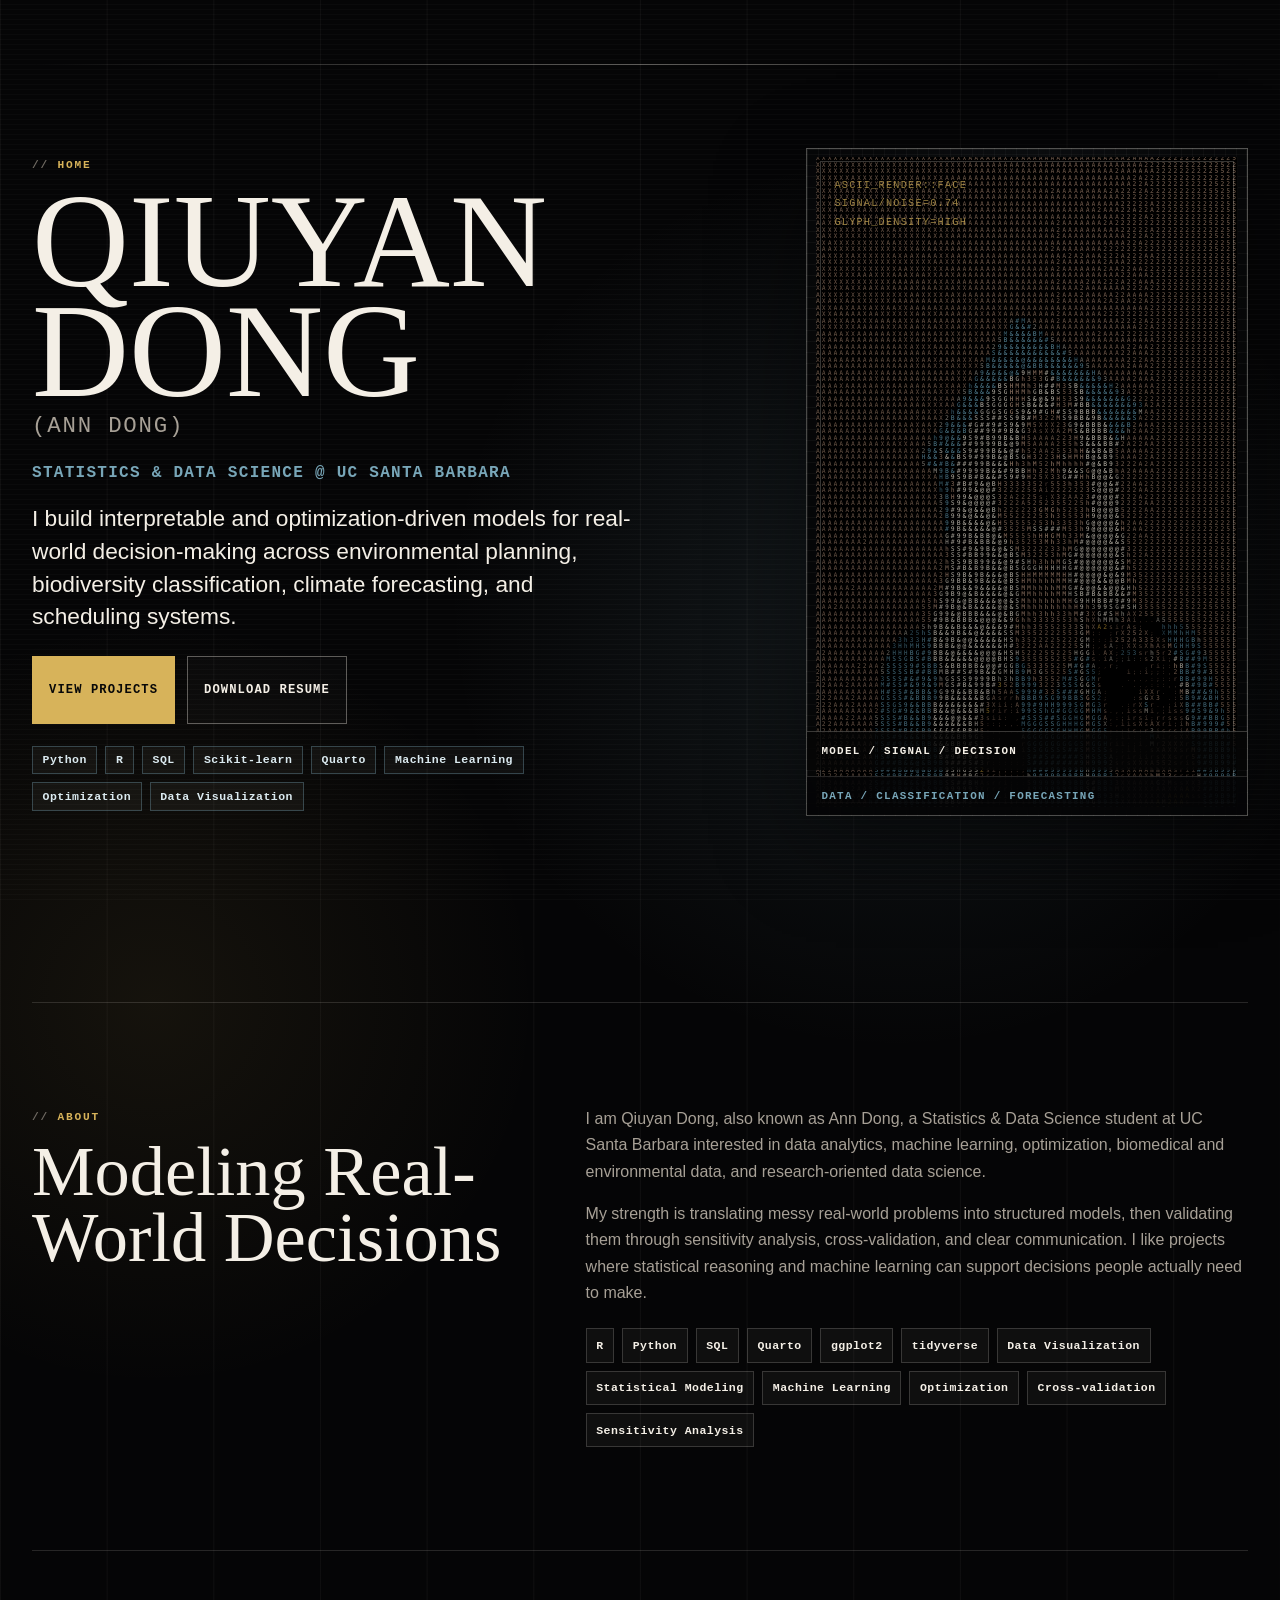
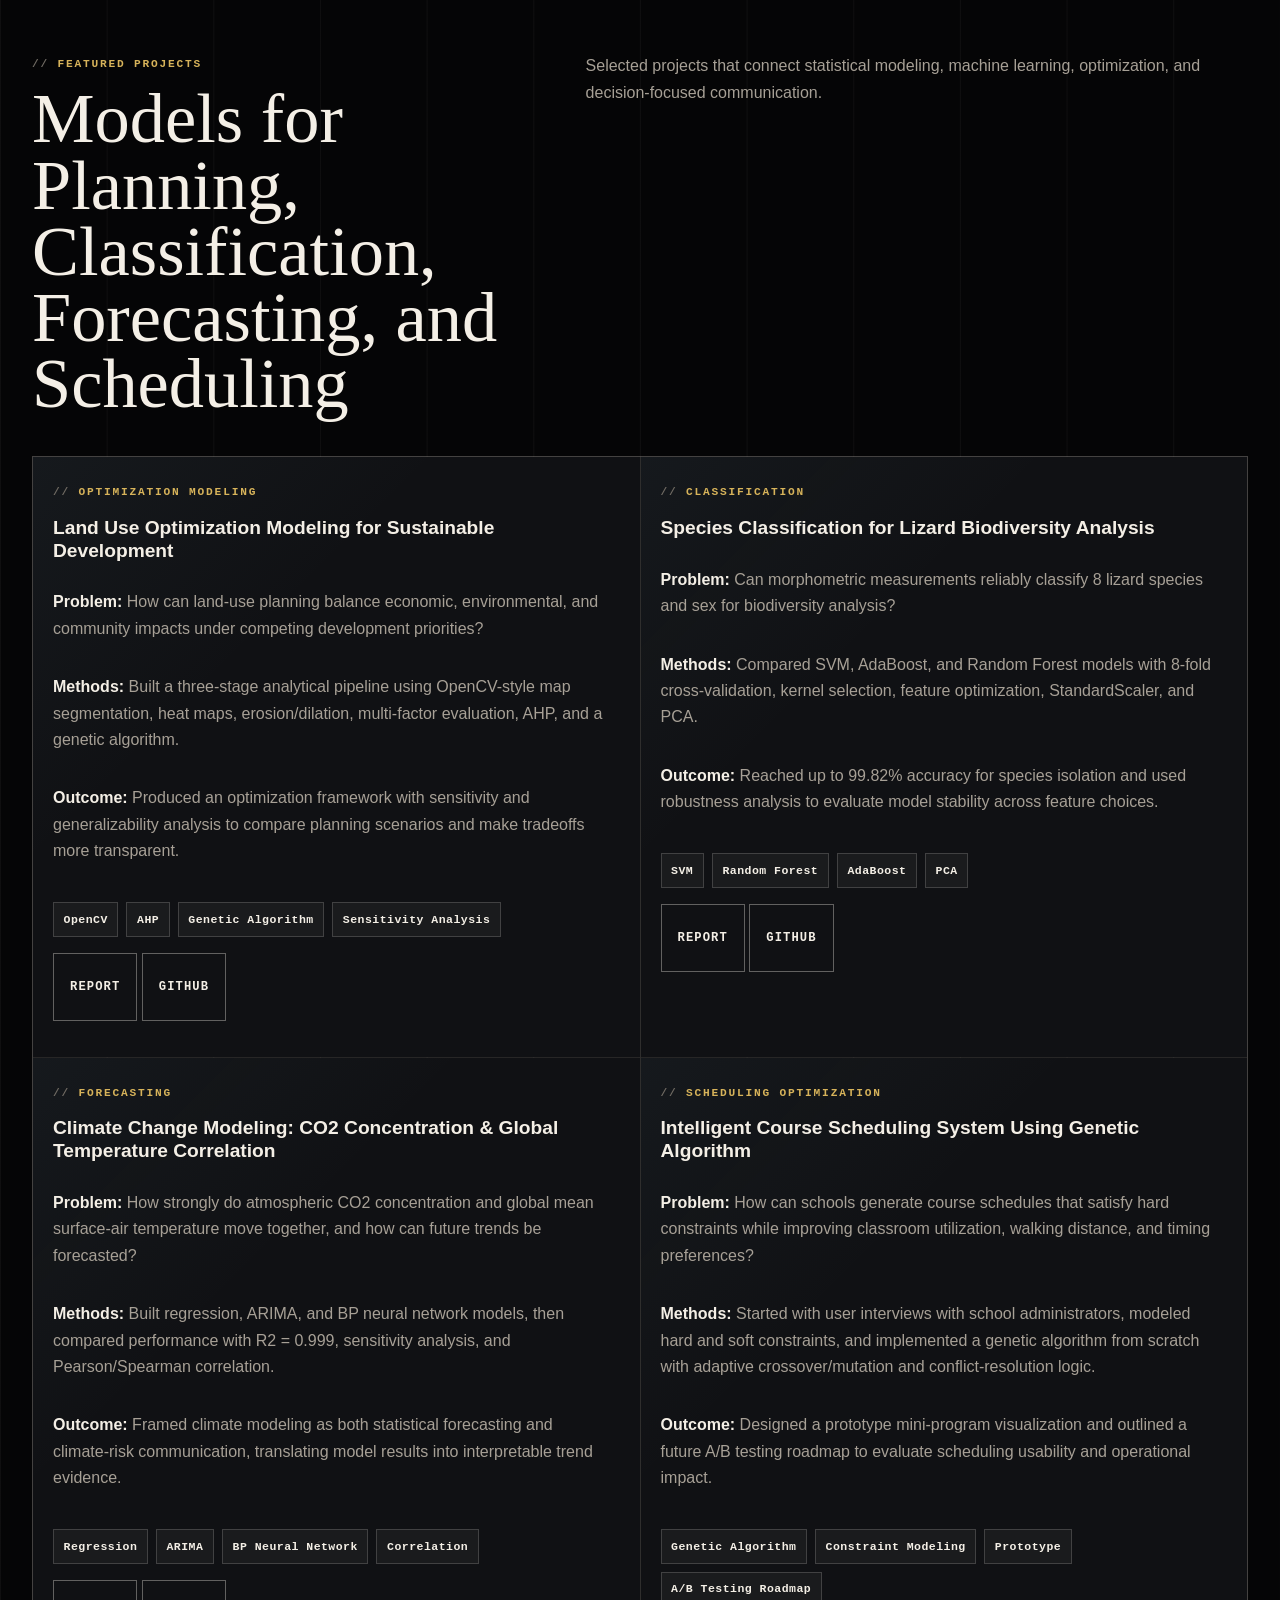
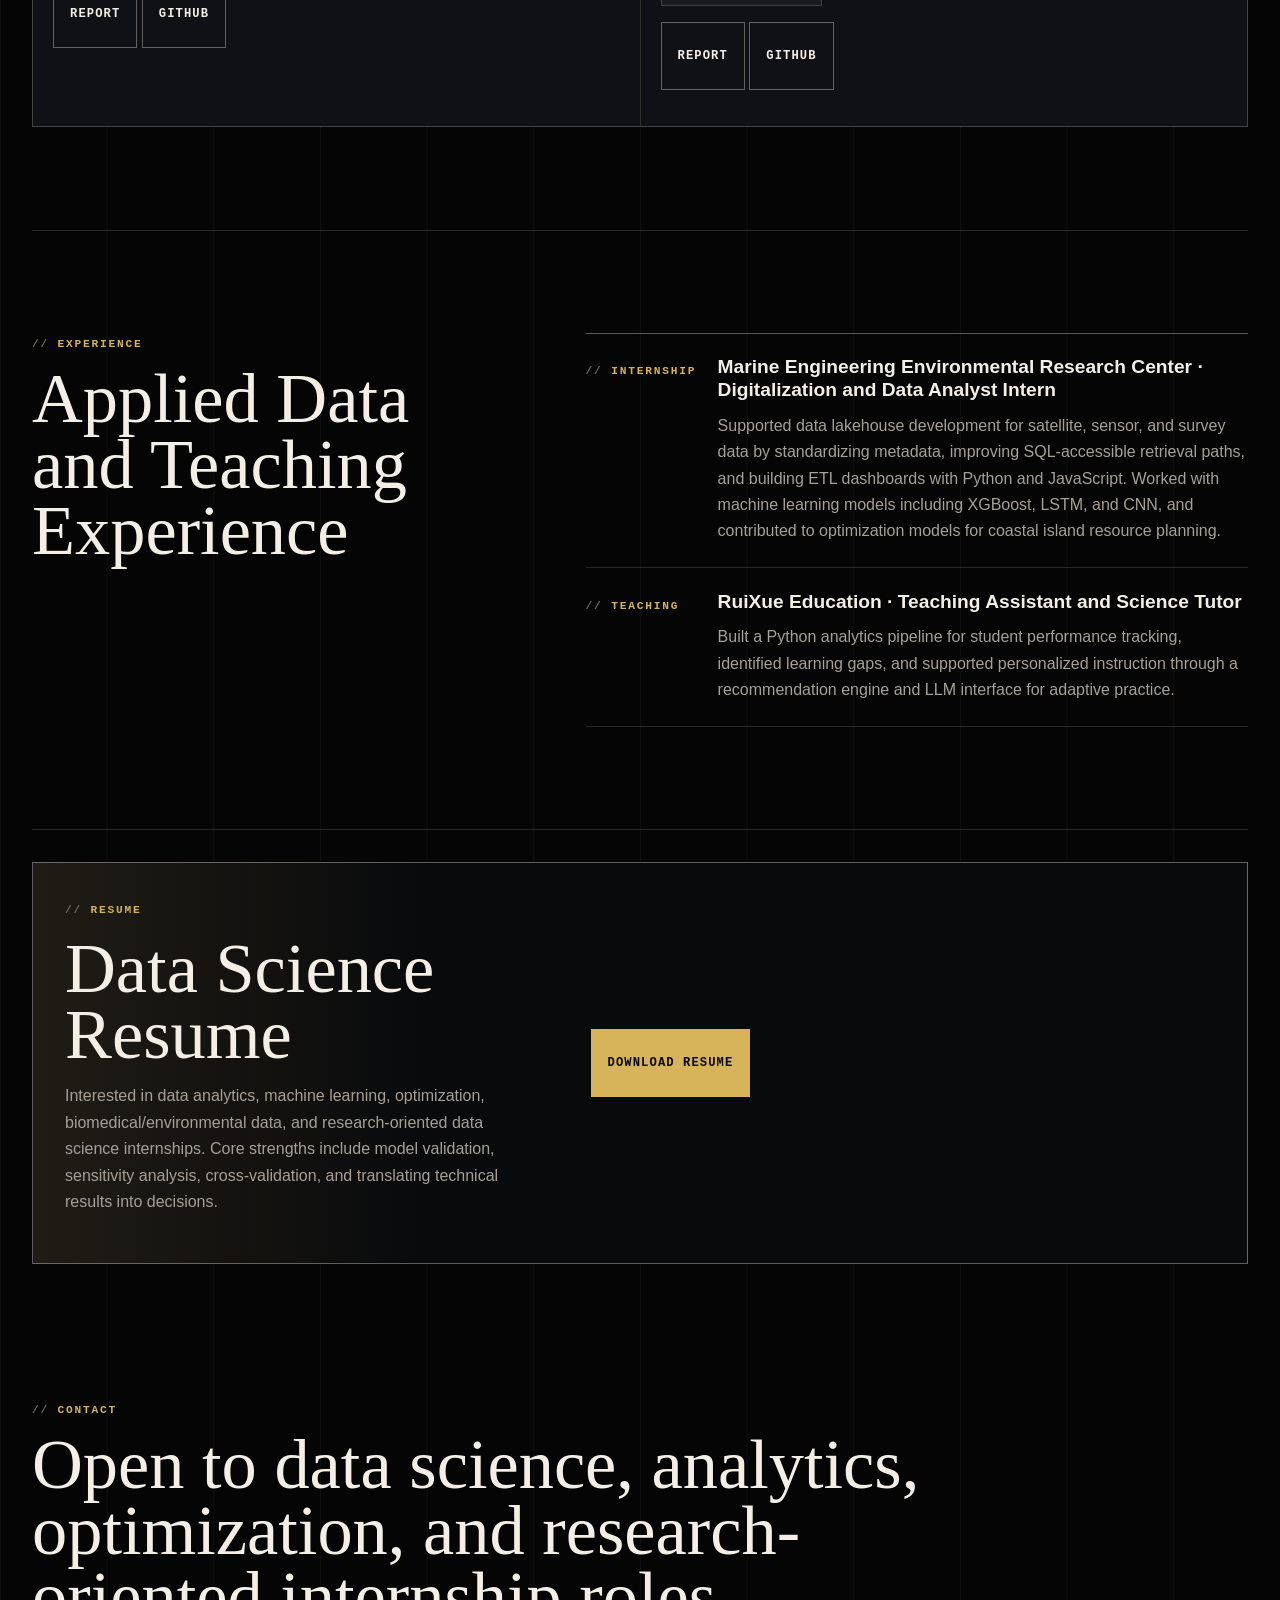
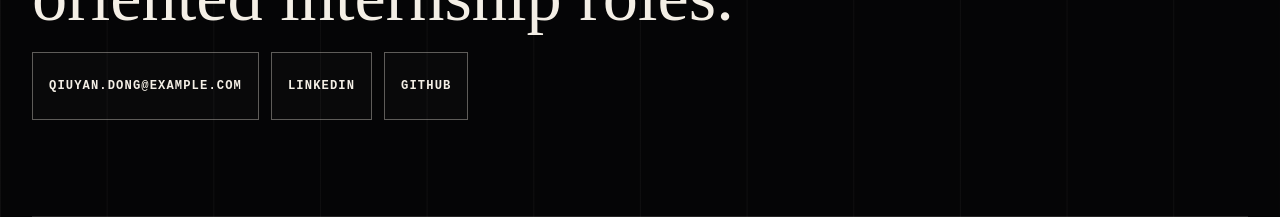
==== commit 3ee8ce30: "Update hero ASCII portrait" ====
--- a/docs/index.html
+++ b/docs/index.html
@@ -71,7 +71,7 @@
 </div>
 </div>
 <div class="portrait-wireframe" aria-label="Portrait of Qiuyan Dong">
-<p><img class="portrait-image" src="assets/profile.jpg" alt="Portrait of Qiuyan Dong" onload="this.closest('.portrait-wireframe').classList.add('has-image');" onerror="this.classList.add('is-missing'); this.closest('.portrait-wireframe').classList.remove('has-image'); this.removeAttribute('src');"></p>
+<p><img class="portrait-image" src="assets/profile-ascii.svg" alt="ASCII portrait of Qiuyan Dong" onload="this.closest('.portrait-wireframe').classList.add('has-image');" onerror="this.classList.add('is-missing'); this.closest('.portrait-wireframe').classList.remove('has-image'); this.removeAttribute('src');"></p>
 <div class="portrait-fallback" aria-hidden="true">
 <p><span class="portrait-initials">QD</span></p>
 </div>
--- a/docs/styles.css
+++ b/docs/styles.css
@@ -341,18 +341,22 @@
 .portrait-wireframe {
   position: relative;
   display: grid;
-  min-height: min(66vh, 640px);
+  width: min(100%, 440px);
+  min-height: min(74vh, 680px);
+  aspect-ratio: 0.66;
+  justify-self: end;
   place-items: center;
   overflow: hidden;
-  border: 1px solid var(--line-strong);
+  border: 1px solid rgba(244, 239, 230, 0.28);
   background:
-    radial-gradient(circle at 50% 32%, rgba(120, 166, 184, 0.18), transparent 18rem),
-    repeating-linear-gradient(0deg, rgba(244, 239, 230, 0.06) 0 1px, transparent 1px 13px),
-    repeating-linear-gradient(90deg, rgba(244, 239, 230, 0.05) 0 1px, transparent 1px 13px),
+    radial-gradient(circle at 50% 26%, rgba(120, 166, 184, 0.14), transparent 14rem),
+    repeating-linear-gradient(0deg, rgba(244, 239, 230, 0.05) 0 1px, transparent 1px 11px),
+    repeating-linear-gradient(90deg, rgba(244, 239, 230, 0.045) 0 1px, transparent 1px 11px),
     #08090b;
   box-shadow:
-    inset 0 0 0 1px rgba(244, 239, 230, 0.06),
-    0 26px 80px rgba(0, 0, 0, 0.36);
+    inset 0 0 0 1px rgba(244, 239, 230, 0.05),
+    inset 0 0 54px rgba(0, 0, 0, 0.46),
+    0 28px 86px rgba(0, 0, 0, 0.42);
   color: var(--text);
   isolation: isolate;
   transition: border-color 180ms ease, box-shadow 180ms ease, transform 180ms ease;
@@ -363,23 +367,23 @@
   inset: 0;
   z-index: 2;
   background:
-    linear-gradient(180deg, rgba(5, 5, 6, 0.06), rgba(5, 5, 6, 0.38)),
-    repeating-linear-gradient(0deg, rgba(244, 239, 230, 0.12) 0 1px, transparent 1px 9px),
-    repeating-linear-gradient(90deg, rgba(120, 166, 184, 0.14) 0 1px, transparent 1px 21px);
+    linear-gradient(180deg, rgba(5, 5, 6, 0.1), rgba(5, 5, 6, 0.42)),
+    repeating-linear-gradient(0deg, rgba(244, 239, 230, 0.16) 0 1px, transparent 1px 7px),
+    repeating-linear-gradient(90deg, rgba(120, 166, 184, 0.12) 0 1px, transparent 1px 17px);
   content: "";
-  mix-blend-mode: soft-light;
-  opacity: 0.72;
+  mix-blend-mode: multiply;
+  opacity: 0.68;
   pointer-events: none;
   transition: opacity 180ms ease;
 }
 
 .portrait-wireframe::after {
   position: absolute;
-  inset: 1rem;
+  inset: 0.8rem;
   z-index: 3;
-  border: 1px solid rgba(244, 239, 230, 0.26);
-  color: rgba(244, 239, 230, 0.5);
-  content: "classify(x)\A forecast(t)\A optimize(theta)\A p < 0.05\A 001101 110010";
+  border: 1px solid rgba(244, 239, 230, 0.22);
+  color: rgba(215, 179, 90, 0.7);
+  content: "ASCII_RENDER::FACE\A signal/noise=0.74\A glyph_density=high";
   font-family: var(--mono);
   font-size: clamp(0.56rem, 0.8vw, 0.72rem);
   letter-spacing: 0.12em;
@@ -396,7 +400,8 @@
   border-color: rgba(215, 179, 90, 0.72);
   box-shadow:
     inset 0 0 0 1px rgba(244, 239, 230, 0.08),
-    0 30px 90px rgba(0, 0, 0, 0.44);
+    inset 0 0 54px rgba(0, 0, 0, 0.34),
+    0 32px 96px rgba(0, 0, 0, 0.48);
   transform: translateY(-2px);
 }
 
@@ -411,20 +416,20 @@
 
 .portrait-image {
   position: absolute;
-  inset: 0;
+  inset: 0.7rem;
   z-index: 1;
-  width: 100%;
-  height: 100%;
+  width: calc(100% - 1.4rem);
+  height: calc(100% - 1.4rem);
   object-fit: cover;
-  object-position: 50% 30%;
-  filter: grayscale(0.22) contrast(1.08) saturate(0.82) brightness(0.72);
-  transform: scale(1.02);
-  transition: filter 180ms ease, transform 180ms ease;
+  object-position: 50% 42%;
+  filter: contrast(1.18) saturate(1.05) brightness(0.9);
+  transform: scale(1.01);
+  transition: filter 180ms ease, opacity 180ms ease, transform 180ms ease;
 }
 
 .portrait-wireframe:hover .portrait-image {
-  filter: grayscale(0.1) contrast(1.14) saturate(0.9) brightness(0.82);
-  transform: scale(1.04);
+  filter: contrast(1.28) saturate(1.14) brightness(1);
+  transform: scale(1.028);
 }
 
 .portrait-image.is-missing {
@@ -471,11 +476,11 @@
 
 .portrait-caption {
   right: 0;
-  bottom: 2.9rem;
+  bottom: 2.85rem;
   left: 0;
   border-top: 1px solid rgba(244, 239, 230, 0.22);
   padding: 0.82rem 0.9rem;
-  background: rgba(5, 5, 6, 0.72);
+  background: rgba(5, 5, 6, 0.82);
   color: var(--text);
 }
 
@@ -485,7 +490,7 @@
   left: 0;
   border-top: 1px solid rgba(244, 239, 230, 0.14);
   padding: 0.82rem 0.9rem;
-  background: rgba(5, 5, 6, 0.84);
+  background: rgba(5, 5, 6, 0.9);
   color: var(--accent-cool);
 }
 
